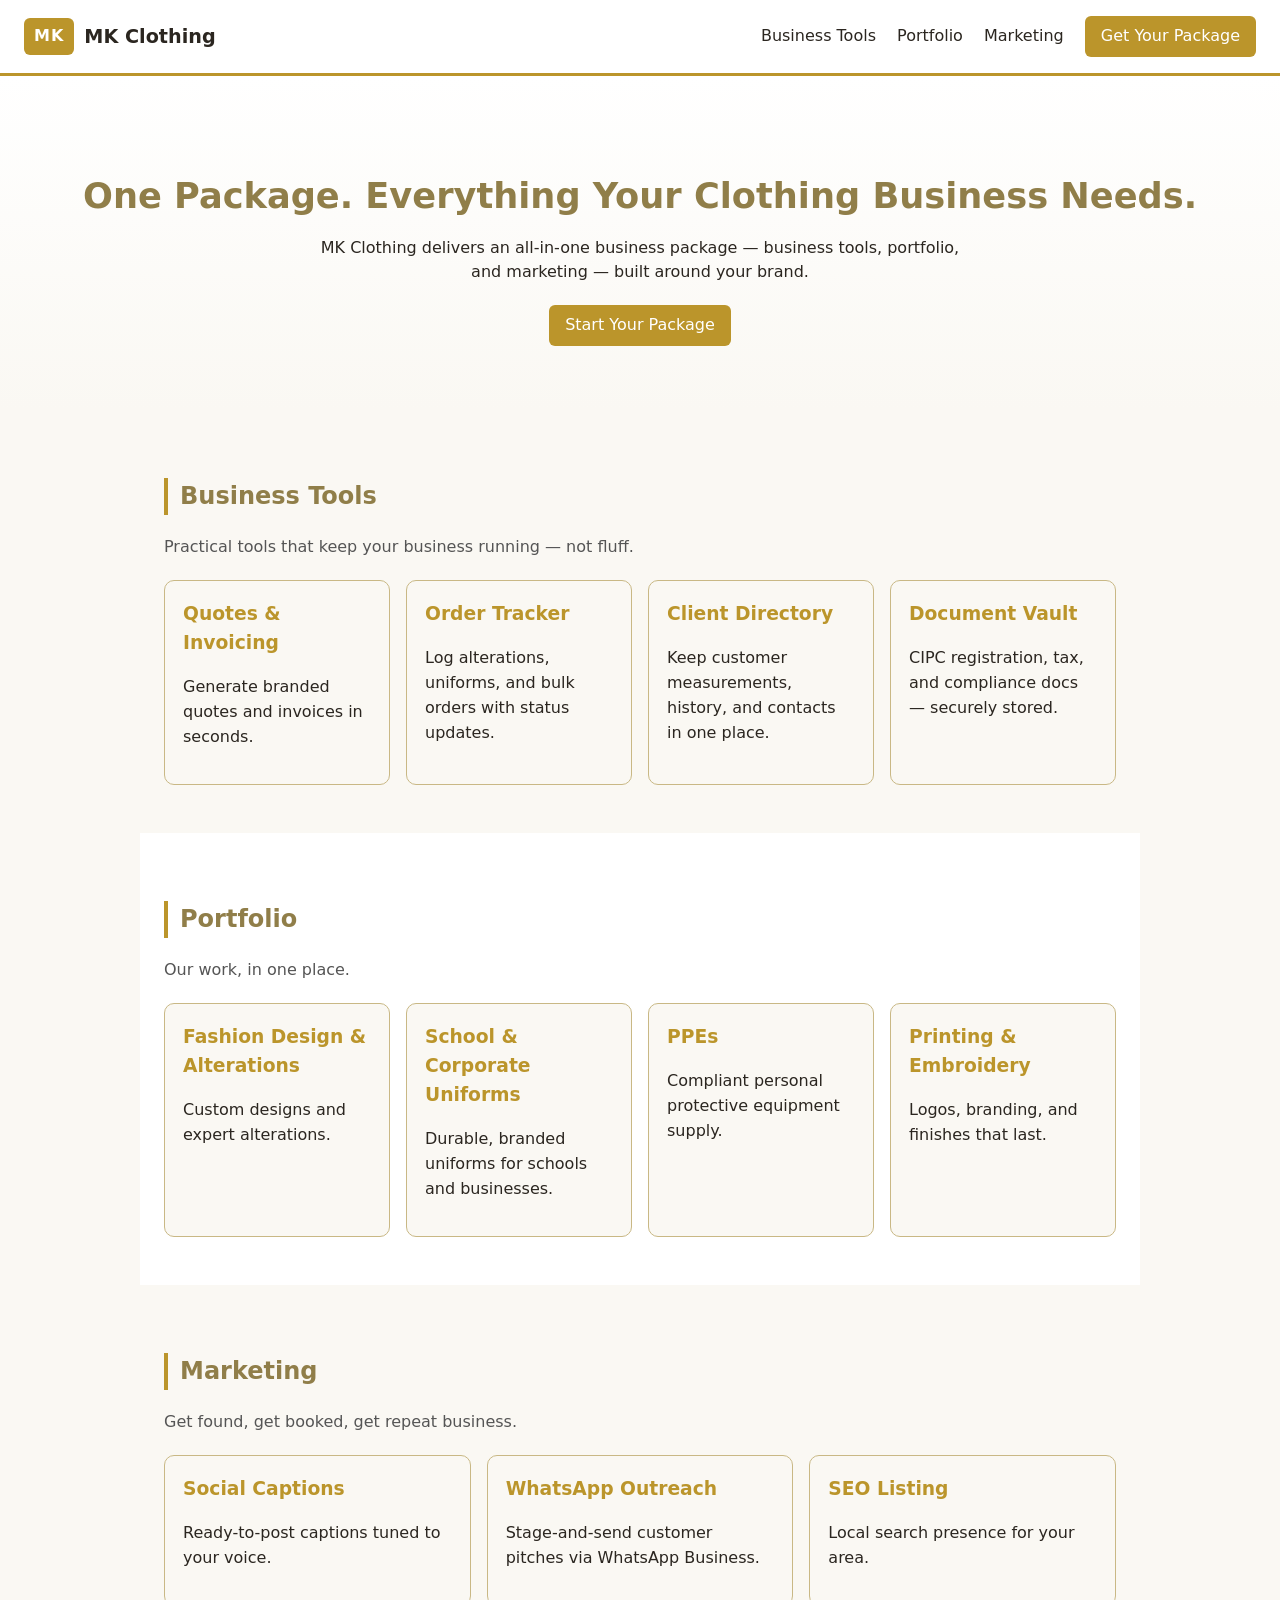
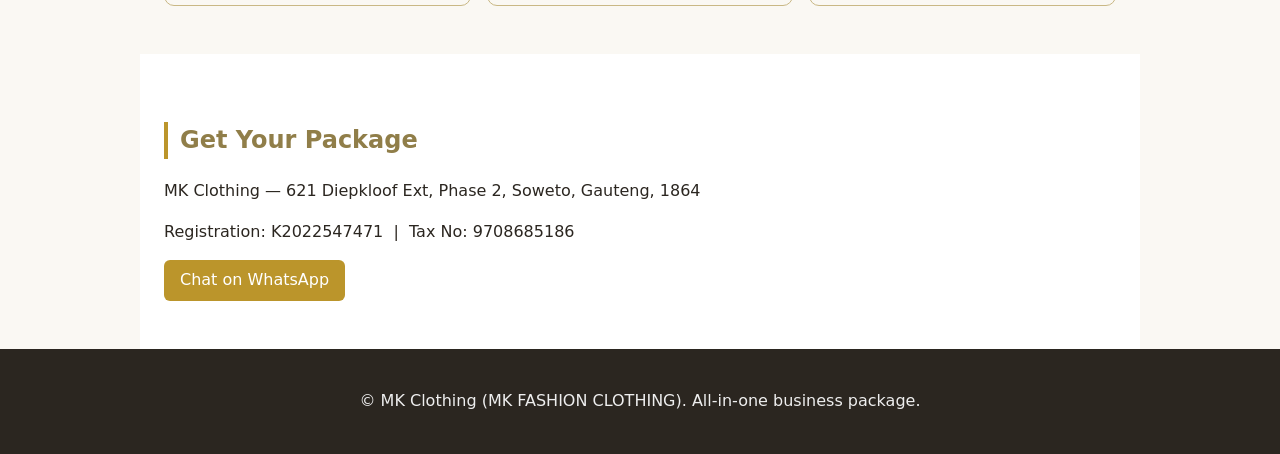
==== index.html @ 688f5088 "MK Clothing all-in-one business package site" ====
<!DOCTYPE html>
<html lang="en">
<head>
  <meta charset="UTF-8" />
  <meta name="viewport" content="width=device-width, initial-scale=1.0" />
  <title>MK Clothing — All-in-One Business Package</title>
  <link rel="stylesheet" href="styles.css" />
</head>
<body>
  <header class="site-header">
    <div class="brand">
      <span class="logo-mark">MK</span>
      <span class="brand-name">MK Clothing</span>
    </div>
    <nav>
      <a href="#tools">Business Tools</a>
      <a href="portfolio.html">Portfolio</a>
      <a href="#marketing">Marketing</a>
      <a href="#contact" class="cta">Get Your Package</a>
    </nav>
  </header>

  <section class="hero">
    <h1>One Package. Everything Your Clothing Business Needs.</h1>
    <p>MK Clothing delivers an all-in-one business package — business tools,
       portfolio, and marketing — built around your brand.</p>
    <a href="#contact" class="cta">Start Your Package</a>
  </section>

  <section id="tools" class="block">
    <h2>Business Tools</h2>
    <p class="lead">Practical tools that keep your business running — not fluff.</p>
    <div class="card-grid">
      <div class="card">
        <h3>Quotes &amp; Invoicing</h3>
        <p>Generate branded quotes and invoices in seconds.</p>
      </div>
      <div class="card">
        <h3>Order Tracker</h3>
        <p>Log alterations, uniforms, and bulk orders with status updates.</p>
      </div>
      <div class="card">
        <h3>Client Directory</h3>
        <p>Keep customer measurements, history, and contacts in one place.</p>
      </div>
      <div class="card">
        <h3>Document Vault</h3>
        <p>CIPC registration, tax, and compliance docs — securely stored.</p>
      </div>
    </div>
  </section>

  <section id="portfolio" class="block alt">
    <h2>Portfolio</h2>
    <p class="lead">Our work, in one place.</p>
    <div class="card-grid">
      <div class="card">
        <h3>Fashion Design &amp; Alterations</h3>
        <p>Custom designs and expert alterations.</p>
      </div>
      <div class="card">
        <h3>School &amp; Corporate Uniforms</h3>
        <p>Durable, branded uniforms for schools and businesses.</p>
      </div>
      <div class="card">
        <h3>PPEs</h3>
        <p>Compliant personal protective equipment supply.</p>
      </div>
      <div class="card">
        <h3>Printing &amp; Embroidery</h3>
        <p>Logos, branding, and finishes that last.</p>
      </div>
    </div>
  </section>

  <section id="marketing" class="block">
    <h2>Marketing</h2>
    <p class="lead">Get found, get booked, get repeat business.</p>
    <div class="card-grid">
      <div class="card">
        <h3>Social Captions</h3>
        <p>Ready-to-post captions tuned to your voice.</p>
      </div>
      <div class="card">
        <h3>WhatsApp Outreach</h3>
        <p>Stage-and-send customer pitches via WhatsApp Business.</p>
      </div>
      <div class="card">
        <h3>SEO Listing</h3>
        <p>Local search presence for your area.</p>
      </div>
    </div>
  </section>

  <section id="contact" class="block alt">
    <h2>Get Your Package</h2>
    <p>MK Clothing — 621 Diepkloof Ext, Phase 2, Soweto, Gauteng, 1864</p>
    <p>Registration: K2022547471 &nbsp;|&nbsp; Tax No: 9708685186</p>
    <a href="https://wa.me/27813124646" class="cta">Chat on WhatsApp</a>
  </section>

  <footer>
    <p>© MK Clothing (MK FASHION CLOTHING). All-in-one business package.</p>
  </footer>
</body>
</html>
---- styles.css ----
/* MK Clothing — brand palette (REAL, extracted from logo pixels via PIL) */
:root {
  --mk-primary:   #BB952B; /* brand gold (dominant logo color) */
  --mk-gold-light:#C9B885; /* light gold highlight */
  --mk-gold-deep: #907E49; /* deep gold — text/contrast on light */
  --mk-neutral:   #FAF8F3; /* warm white, matches logo background */
  --mk-ink:       #2B2620; /* warm near-black body text */
}

* { box-sizing: border-box; }
body {
  margin: 0;
  font-family: "Segoe UI", system-ui, sans-serif;
  background: var(--mk-neutral);
  color: var(--mk-ink);
  line-height: 1.55;
}
.site-header {
  display: flex; justify-content: space-between; align-items: center;
  padding: 16px 24px; background: #fff; border-bottom: 3px solid var(--mk-primary);
}
.brand { display: flex; align-items: center; gap: 10px; }
.logo-mark {
  background: var(--mk-primary); color: #fff; font-weight: 700;
  padding: 6px 10px; border-radius: 6px; letter-spacing: 1px;
}
.brand-name { font-weight: 700; font-size: 1.2rem; }
nav a { margin-left: 16px; color: var(--mk-ink); text-decoration: none; }
nav a.cta, .cta {
  background: var(--mk-primary); color: #fff; padding: 8px 16px;
  border-radius: 6px; text-decoration: none; display: inline-block;
}
nav a.cta:hover, .cta:hover { background: var(--mk-gold-deep); }
.hero {
  text-align: center; padding: 64px 24px;
  background: linear-gradient(180deg, #fff, var(--mk-neutral));
}
.hero h1 { font-size: 2.2rem; color: var(--mk-gold-deep); margin-bottom: 12px; }
.hero p { max-width: 640px; margin: 0 auto 20px; }
.block { padding: 48px 24px; max-width: 1000px; margin: 0 auto; }
.block.alt { background: #fff; }
.block h2 { color: var(--mk-gold-deep); border-left: 4px solid var(--mk-primary); padding-left: 12px; }
.lead { color: #555; }
.card-grid { display: grid; grid-template-columns: repeat(auto-fit, minmax(220px, 1fr)); gap: 16px; margin-top: 20px; }
.card { background: var(--mk-neutral); border: 1px solid var(--mk-gold-light); border-radius: 10px; padding: 18px; }
.card h3 { color: var(--mk-primary); margin-top: 0; }
footer { text-align: center; padding: 24px; background: var(--mk-ink); color: #eee; }
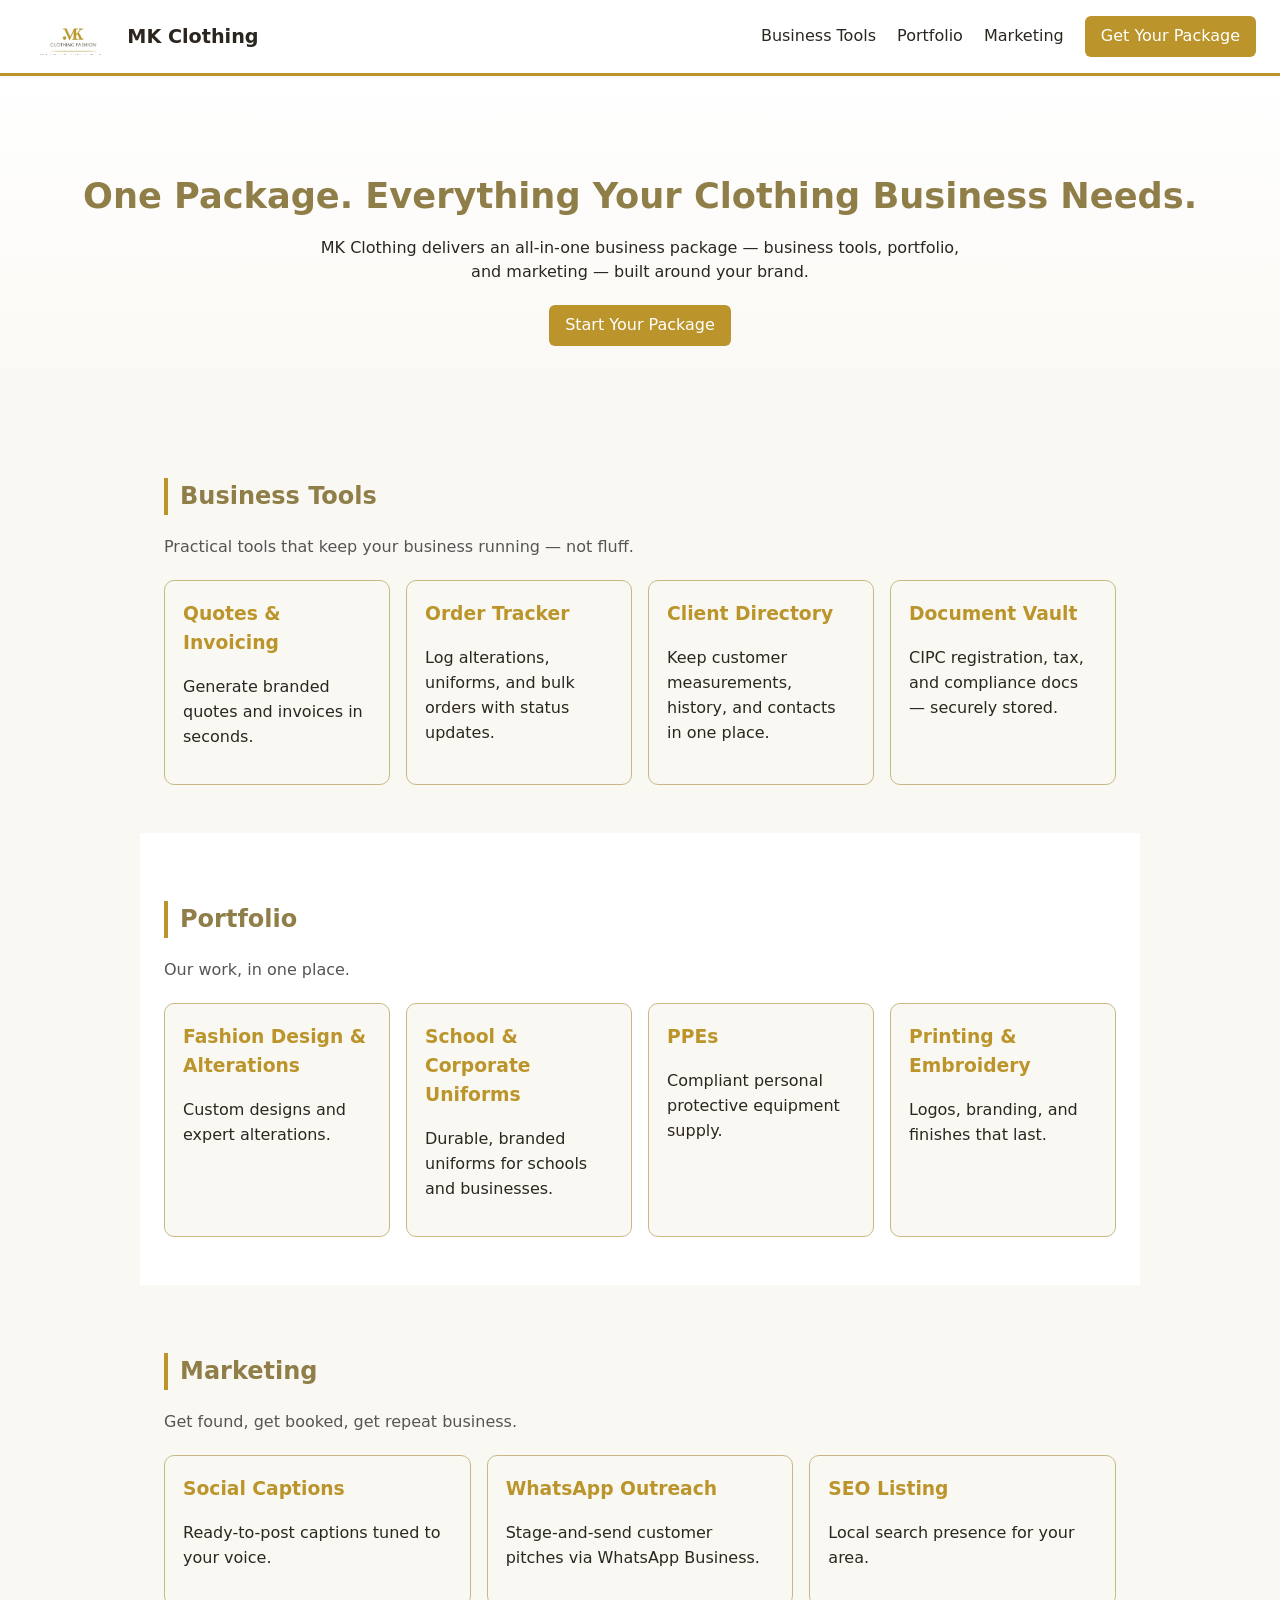
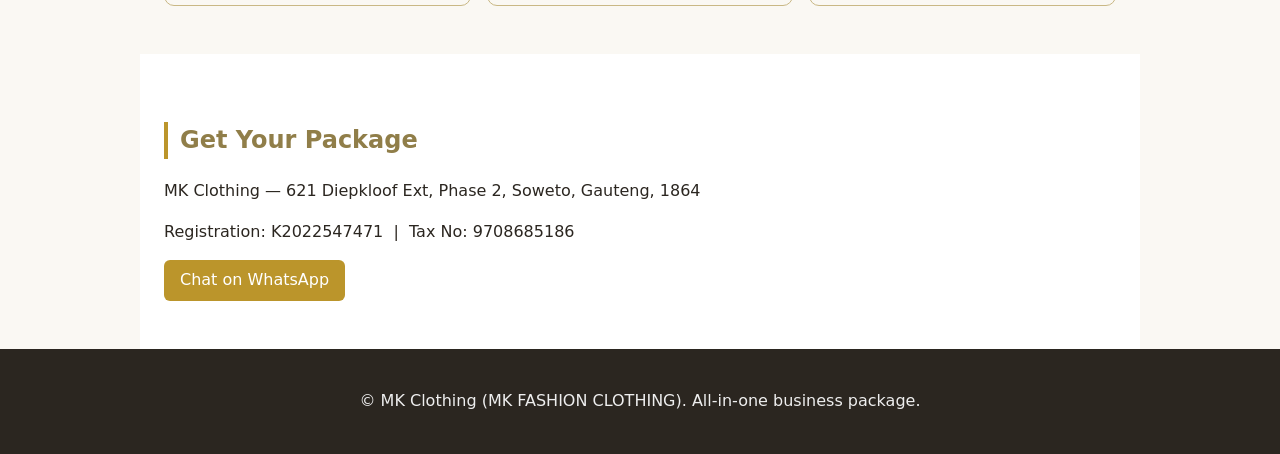
==== commit 4f6fbb64: "Add logo.jpg header + email signature (mail profile)" ====
--- a/index.html
+++ b/index.html
@@ -9,7 +9,7 @@
 <body>
   <header class="site-header">
     <div class="brand">
-      <span class="logo-mark">MK</span>
+      <img src="logo.jpg" alt="MK Clothing" class="logo-img" />
       <span class="brand-name">MK Clothing</span>
     </div>
     <nav>
--- a/styles.css
+++ b/styles.css
@@ -24,6 +24,7 @@
   background: var(--mk-primary); color: #fff; font-weight: 700;
   padding: 6px 10px; border-radius: 6px; letter-spacing: 1px;
 }
+.logo-img { height: 38px; width: auto; border-radius: 6px; display: block; }
 .brand-name { font-weight: 700; font-size: 1.2rem; }
 nav a { margin-left: 16px; color: var(--mk-ink); text-decoration: none; }
 nav a.cta, .cta {
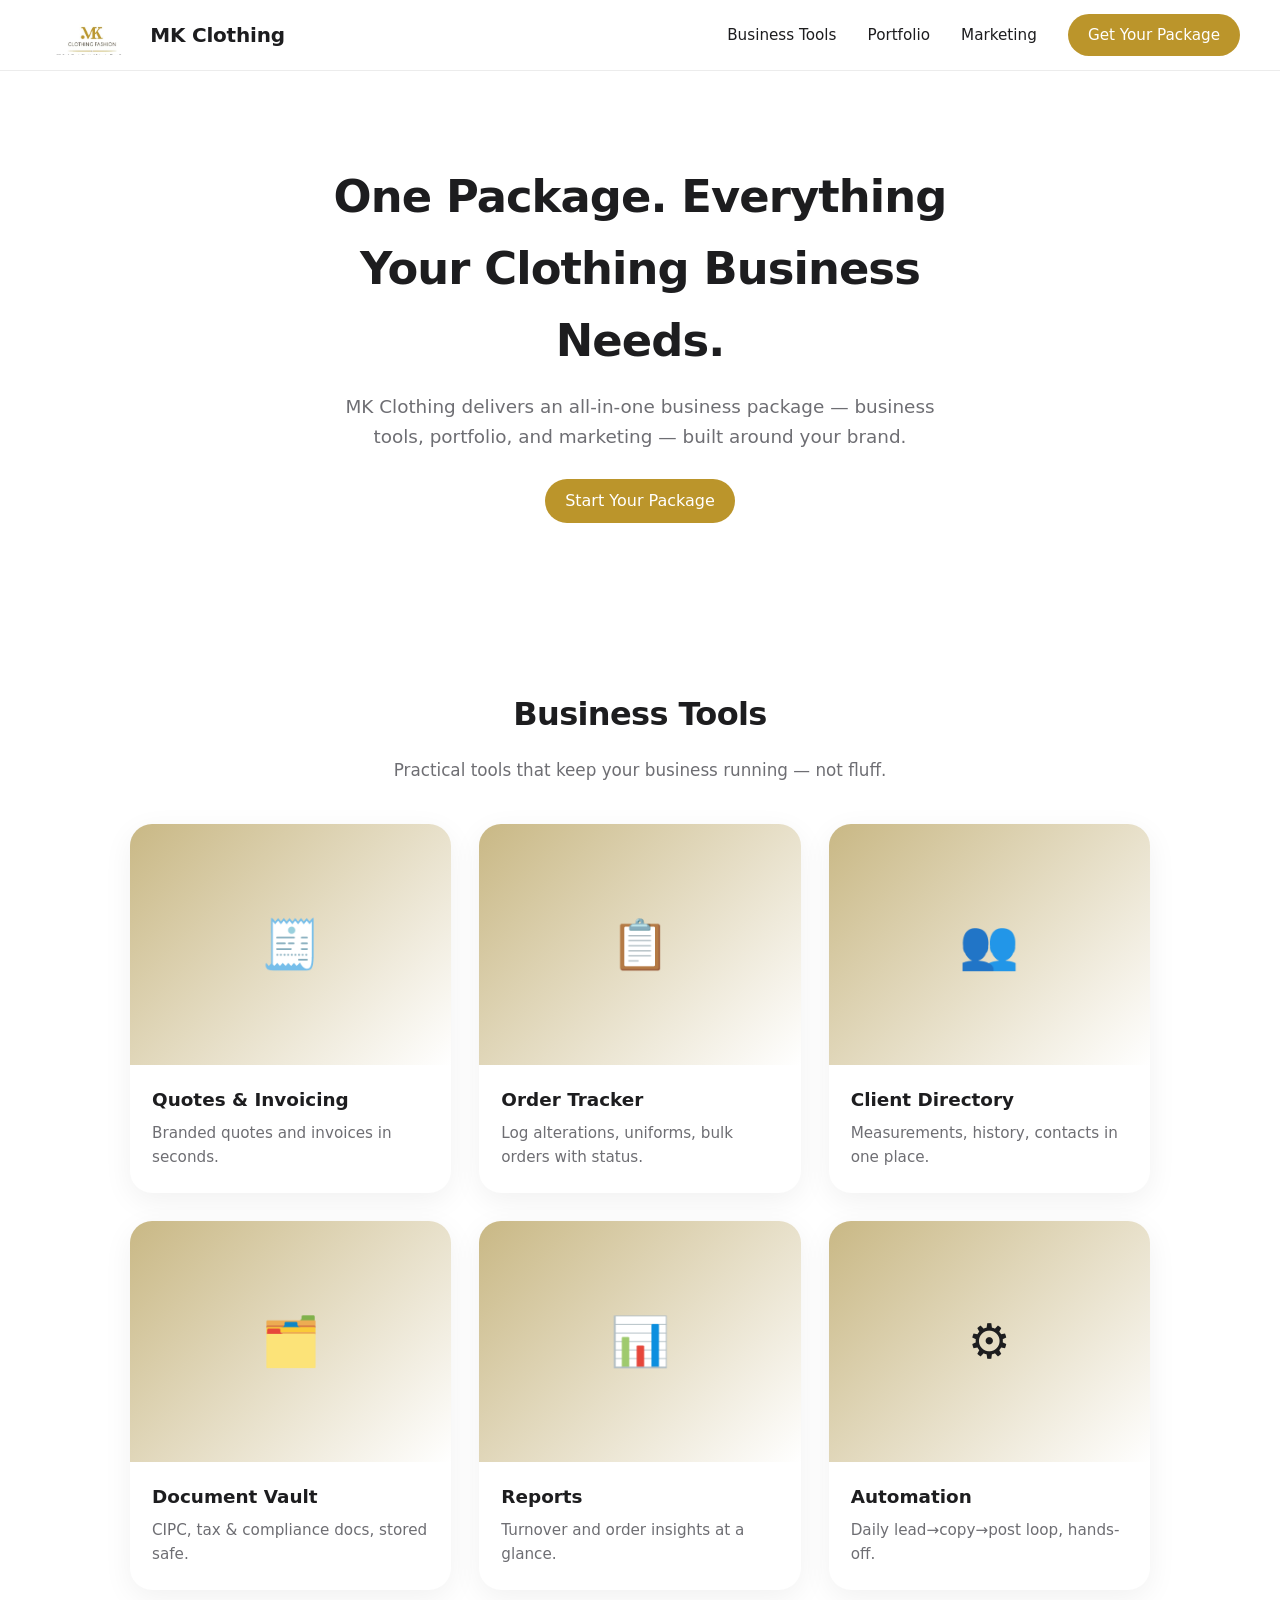
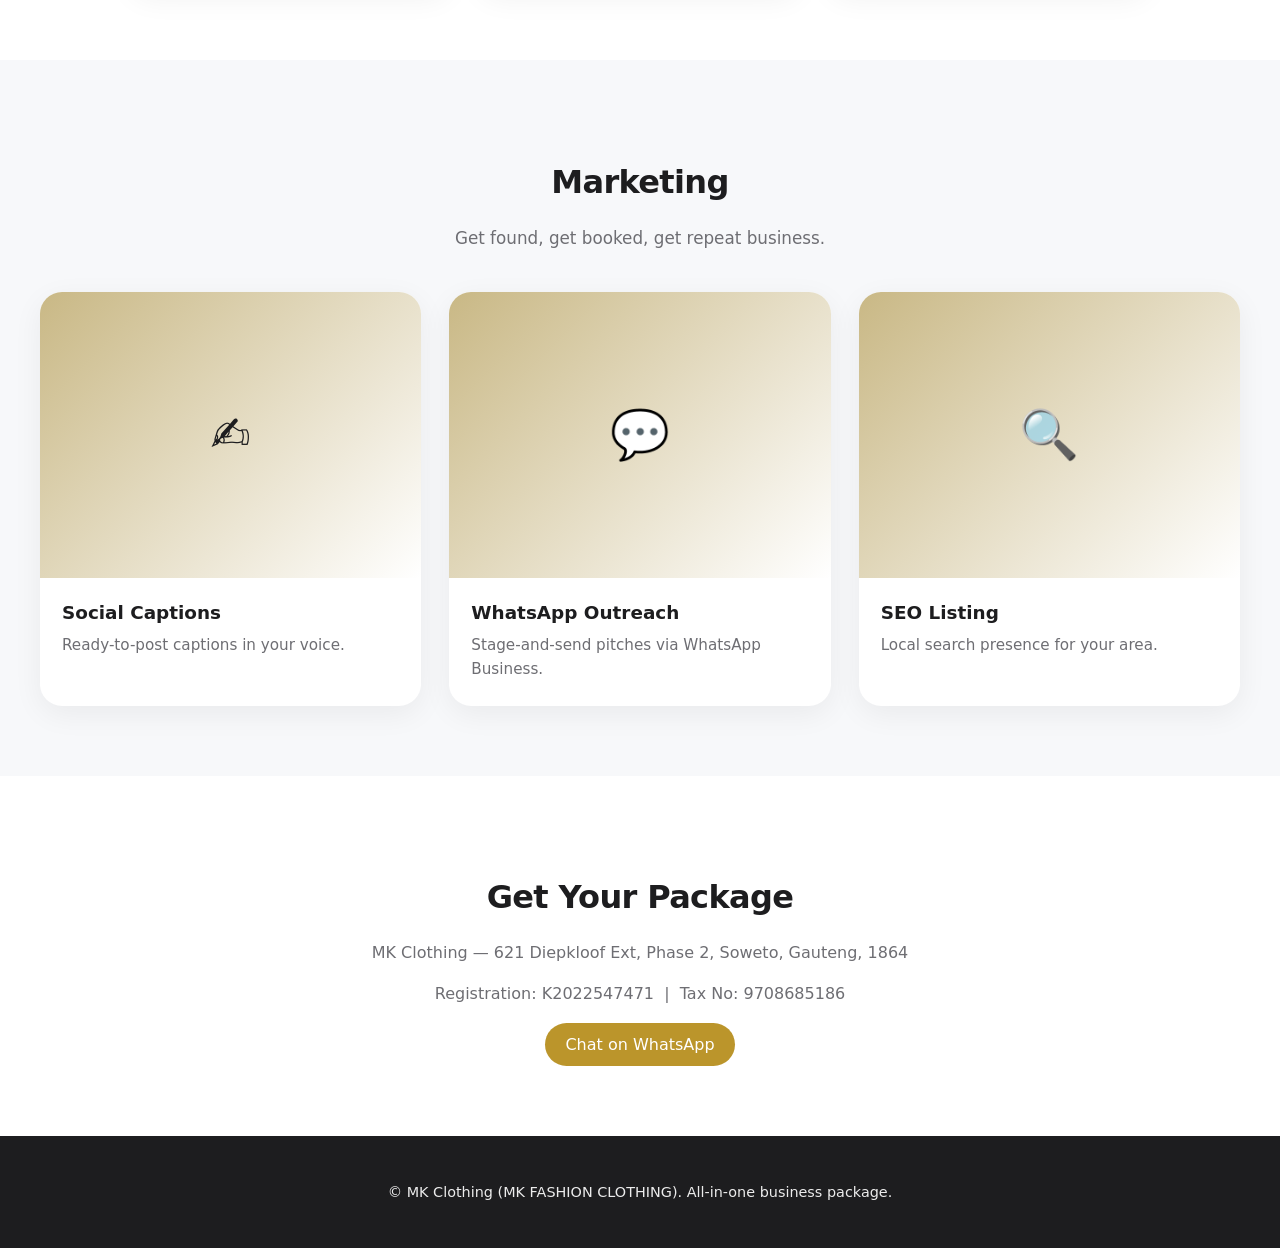
==== commit 4a92ad41: "Restyle: webdevine 3-col gallery layout + iStore clean theme, gold brand" ====
--- a/index.html
+++ b/index.html
@@ -27,72 +27,58 @@
     <a href="#contact" class="cta">Start Your Package</a>
   </section>
 
+  <!-- 3-column gallery grid (layout cloned from webdevine portfolio) -->
   <section id="tools" class="block">
     <h2>Business Tools</h2>
     <p class="lead">Practical tools that keep your business running — not fluff.</p>
-    <div class="card-grid">
-      <div class="card">
-        <h3>Quotes &amp; Invoicing</h3>
-        <p>Generate branded quotes and invoices in seconds.</p>
-      </div>
-      <div class="card">
-        <h3>Order Tracker</h3>
-        <p>Log alterations, uniforms, and bulk orders with status updates.</p>
-      </div>
-      <div class="card">
-        <h3>Client Directory</h3>
-        <p>Keep customer measurements, history, and contacts in one place.</p>
-      </div>
-      <div class="card">
-        <h3>Document Vault</h3>
-        <p>CIPC registration, tax, and compliance docs — securely stored.</p>
-      </div>
+    <div class="gallery-grid">
+      <article class="gallery-card">
+        <div class="gallery-frame"><span class="gallery-emoji">🧾</span></div>
+        <div class="gallery-caption"><h3>Quotes &amp; Invoicing</h3><p>Branded quotes and invoices in seconds.</p></div>
+      </article>
+      <article class="gallery-card">
+        <div class="gallery-frame"><span class="gallery-emoji">📋</span></div>
+        <div class="gallery-caption"><h3>Order Tracker</h3><p>Log alterations, uniforms, bulk orders with status.</p></div>
+      </article>
+      <article class="gallery-card">
+        <div class="gallery-frame"><span class="gallery-emoji">👥</span></div>
+        <div class="gallery-caption"><h3>Client Directory</h3><p>Measurements, history, contacts in one place.</p></div>
+      </article>
+      <article class="gallery-card">
+        <div class="gallery-frame"><span class="gallery-emoji">🗂️</span></div>
+        <div class="gallery-caption"><h3>Document Vault</h3><p>CIPC, tax &amp; compliance docs, stored safe.</p></div>
+      </article>
+      <article class="gallery-card">
+        <div class="gallery-frame"><span class="gallery-emoji">📊</span></div>
+        <div class="gallery-caption"><h3>Reports</h3><p>Turnover and order insights at a glance.</p></div>
+      </article>
+      <article class="gallery-card">
+        <div class="gallery-frame"><span class="gallery-emoji">⚙️</span></div>
+        <div class="gallery-caption"><h3>Automation</h3><p>Daily lead→copy→post loop, hands-off.</p></div>
+      </article>
     </div>
   </section>
 
-  <section id="portfolio" class="block alt">
-    <h2>Portfolio</h2>
-    <p class="lead">Our work, in one place.</p>
-    <div class="card-grid">
-      <div class="card">
-        <h3>Fashion Design &amp; Alterations</h3>
-        <p>Custom designs and expert alterations.</p>
-      </div>
-      <div class="card">
-        <h3>School &amp; Corporate Uniforms</h3>
-        <p>Durable, branded uniforms for schools and businesses.</p>
-      </div>
-      <div class="card">
-        <h3>PPEs</h3>
-        <p>Compliant personal protective equipment supply.</p>
-      </div>
-      <div class="card">
-        <h3>Printing &amp; Embroidery</h3>
-        <p>Logos, branding, and finishes that last.</p>
-      </div>
+  <section id="marketing" class="block alt">
+    <h2>Marketing</h2>
+    <p class="lead">Get found, get booked, get repeat business.</p>
+    <div class="gallery-grid">
+      <article class="gallery-card">
+        <div class="gallery-frame"><span class="gallery-emoji">✍️</span></div>
+        <div class="gallery-caption"><h3>Social Captions</h3><p>Ready-to-post captions in your voice.</p></div>
+      </article>
+      <article class="gallery-card">
+        <div class="gallery-frame"><span class="gallery-emoji">💬</span></div>
+        <div class="gallery-caption"><h3>WhatsApp Outreach</h3><p>Stage-and-send pitches via WhatsApp Business.</p></div>
+      </article>
+      <article class="gallery-card">
+        <div class="gallery-frame"><span class="gallery-emoji">🔍</span></div>
+        <div class="gallery-caption"><h3>SEO Listing</h3><p>Local search presence for your area.</p></div>
+      </article>
     </div>
   </section>
 
-  <section id="marketing" class="block">
-    <h2>Marketing</h2>
-    <p class="lead">Get found, get booked, get repeat business.</p>
-    <div class="card-grid">
-      <div class="card">
-        <h3>Social Captions</h3>
-        <p>Ready-to-post captions tuned to your voice.</p>
-      </div>
-      <div class="card">
-        <h3>WhatsApp Outreach</h3>
-        <p>Stage-and-send customer pitches via WhatsApp Business.</p>
-      </div>
-      <div class="card">
-        <h3>SEO Listing</h3>
-        <p>Local search presence for your area.</p>
-      </div>
-    </div>
-  </section>
-
-  <section id="contact" class="block alt">
+  <section id="contact" class="block">
     <h2>Get Your Package</h2>
     <p>MK Clothing — 621 Diepkloof Ext, Phase 2, Soweto, Gauteng, 1864</p>
     <p>Registration: K2022547471 &nbsp;|&nbsp; Tax No: 9708685186</p>
--- a/styles.css
+++ b/styles.css
@@ -1,48 +1,87 @@
-/* MK Clothing — brand palette (REAL, extracted from logo pixels via PIL) */
+/* MK Clothing — iStore-style theme (clean white, rounded, airy) + gold brand */
 :root {
-  --mk-primary:   #BB952B; /* brand gold (dominant logo color) */
-  --mk-gold-light:#C9B885; /* light gold highlight */
-  --mk-gold-deep: #907E49; /* deep gold — text/contrast on light */
-  --mk-neutral:   #FAF8F3; /* warm white, matches logo background */
-  --mk-ink:       #2B2620; /* warm near-black body text */
+  --mk-primary:   #BB952B; /* brand gold (from logo pixels) */
+  --mk-gold-light:#C9B885;
+  --mk-gold-deep: #907E49;
+  --mk-neutral:   #FFFFFF; /* iStore clean white */
+  --mk-bg:        #F7F8FA; /* soft off-white section bg */
+  --mk-ink:       #1D1D1F; /* near-black, Apple-like */
+  --mk-muted:     #6E6E73;
+  --radius:       22px;
+  --shadow:       0 8px 30px rgba(0,0,0,0.06);
 }
 
 * { box-sizing: border-box; }
 body {
   margin: 0;
-  font-family: "Segoe UI", system-ui, sans-serif;
+  font-family: "Helvetica Neue", "Segoe UI", system-ui, -apple-system, sans-serif;
   background: var(--mk-neutral);
   color: var(--mk-ink);
-  line-height: 1.55;
+  line-height: 1.6;
+  -webkit-font-smoothing: antialiased;
 }
+
+/* Header — minimal, white, sticky */
 .site-header {
   display: flex; justify-content: space-between; align-items: center;
-  padding: 16px 24px; background: #fff; border-bottom: 3px solid var(--mk-primary);
+  padding: 14px 40px; background: rgba(255,255,255,0.92);
+  border-bottom: 1px solid #ECECEC; position: sticky; top: 0; z-index: 10;
+  backdrop-filter: saturate(180%) blur(12px);
 }
-.brand { display: flex; align-items: center; gap: 10px; }
-.logo-mark {
-  background: var(--mk-primary); color: #fff; font-weight: 700;
-  padding: 6px 10px; border-radius: 6px; letter-spacing: 1px;
-}
-.logo-img { height: 38px; width: auto; border-radius: 6px; display: block; }
-.brand-name { font-weight: 700; font-size: 1.2rem; }
-nav a { margin-left: 16px; color: var(--mk-ink); text-decoration: none; }
+.brand { display: flex; align-items: center; gap: 12px; }
+.logo-img { height: 40px; width: auto; border-radius: 10px; display: block; }
+.brand-name { font-weight: 600; font-size: 1.25rem; letter-spacing: -0.01em; }
+nav a { margin-left: 26px; color: var(--mk-ink); text-decoration: none; font-size: 0.95rem; }
+nav a:hover { color: var(--mk-primary); }
 nav a.cta, .cta {
-  background: var(--mk-primary); color: #fff; padding: 8px 16px;
-  border-radius: 6px; text-decoration: none; display: inline-block;
+  background: var(--mk-primary); color: #fff; padding: 9px 20px;
+  border-radius: 980px; text-decoration: none; display: inline-block;
+  font-weight: 500; transition: background .2s ease;
 }
 nav a.cta:hover, .cta:hover { background: var(--mk-gold-deep); }
-.hero {
-  text-align: center; padding: 64px 24px;
-  background: linear-gradient(180deg, #fff, var(--mk-neutral));
+
+/* Hero — big, centered, airy */
+.hero { text-align: center; padding: 90px 24px 70px; background: var(--mk-neutral); }
+.hero h1 {
+  font-size: 2.8rem; font-weight: 700; letter-spacing: -0.02em;
+  color: var(--mk-ink); margin: 0 0 16px; max-width: 720px; margin-inline: auto;
 }
-.hero h1 { font-size: 2.2rem; color: var(--mk-gold-deep); margin-bottom: 12px; }
-.hero p { max-width: 640px; margin: 0 auto 20px; }
-.block { padding: 48px 24px; max-width: 1000px; margin: 0 auto; }
-.block.alt { background: #fff; }
-.block h2 { color: var(--mk-gold-deep); border-left: 4px solid var(--mk-primary); padding-left: 12px; }
-.lead { color: #555; }
-.card-grid { display: grid; grid-template-columns: repeat(auto-fit, minmax(220px, 1fr)); gap: 16px; margin-top: 20px; }
-.card { background: var(--mk-neutral); border: 1px solid var(--mk-gold-light); border-radius: 10px; padding: 18px; }
-.card h3 { color: var(--mk-primary); margin-top: 0; }
-footer { text-align: center; padding: 24px; background: var(--mk-ink); color: #eee; }
+.hero p { max-width: 600px; margin: 0 auto 28px; color: var(--mk-muted); font-size: 1.15rem; }
+
+/* Blocks */
+.block { padding: 70px 40px; max-width: 1100px; margin: 0 auto; }
+.block.alt { background: var(--mk-bg); max-width: none; }
+.block h2 {
+  text-align: center; font-size: 2rem; font-weight: 700; letter-spacing: -0.02em;
+  color: var(--mk-ink); margin-bottom: 8px;
+}
+.lead { text-align: center; color: var(--mk-muted); margin-bottom: 40px; font-size: 1.05rem; }
+
+/* 3-column gallery grid (layout cloned from webdevine portfolio) */
+.gallery-grid {
+  display: grid; grid-template-columns: repeat(3, 1fr);
+  gap: 28px; margin-top: 10px;
+}
+@media (max-width: 900px) { .gallery-grid { grid-template-columns: repeat(2, 1fr); } }
+@media (max-width: 600px) { .gallery-grid { grid-template-columns: 1fr; } }
+
+.gallery-card {
+  background: #fff; border-radius: var(--radius); overflow: hidden;
+  box-shadow: var(--shadow); transition: transform .25s ease, box-shadow .25s ease;
+}
+.gallery-card:hover { transform: translateY(-6px); box-shadow: 0 16px 40px rgba(0,0,0,0.10); }
+.gallery-frame {
+  aspect-ratio: 4/3; display: flex; align-items: center; justify-content: center;
+  background: linear-gradient(135deg, var(--mk-gold-light), #fff);
+  font-size: 3rem;
+}
+.gallery-frame.placeholder { background: #F0F0F3; }
+.gallery-emoji { filter: grayscale(0.1); }
+.gallery-caption { padding: 20px 22px 24px; }
+.gallery-caption h3 { margin: 0 0 6px; font-size: 1.15rem; color: var(--mk-ink); }
+.gallery-caption p { margin: 0; color: var(--mk-muted); font-size: 0.95rem; }
+
+/* Contact + footer */
+.block#contact { text-align: center; }
+.block#contact p { color: var(--mk-muted); }
+footer { text-align: center; padding: 30px; background: var(--mk-ink); color: #ECECEC; font-size: 0.9rem; }
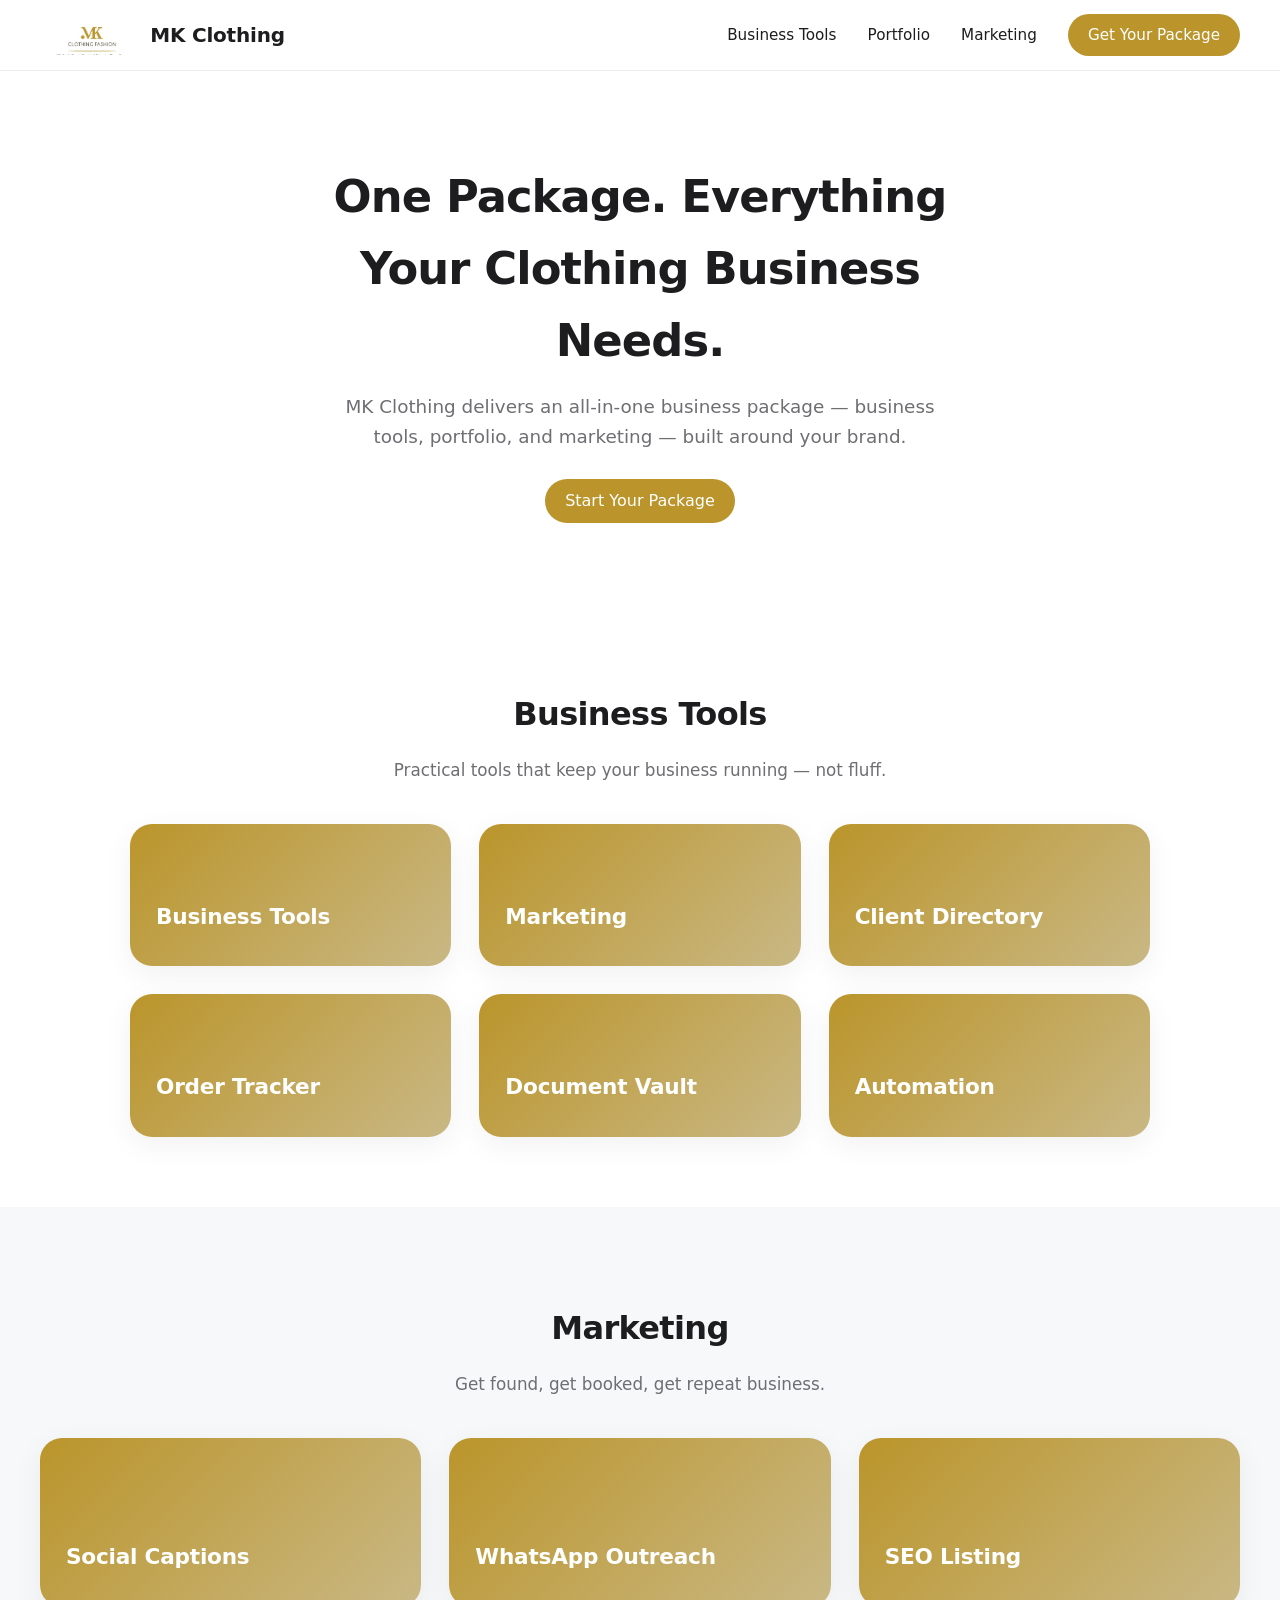
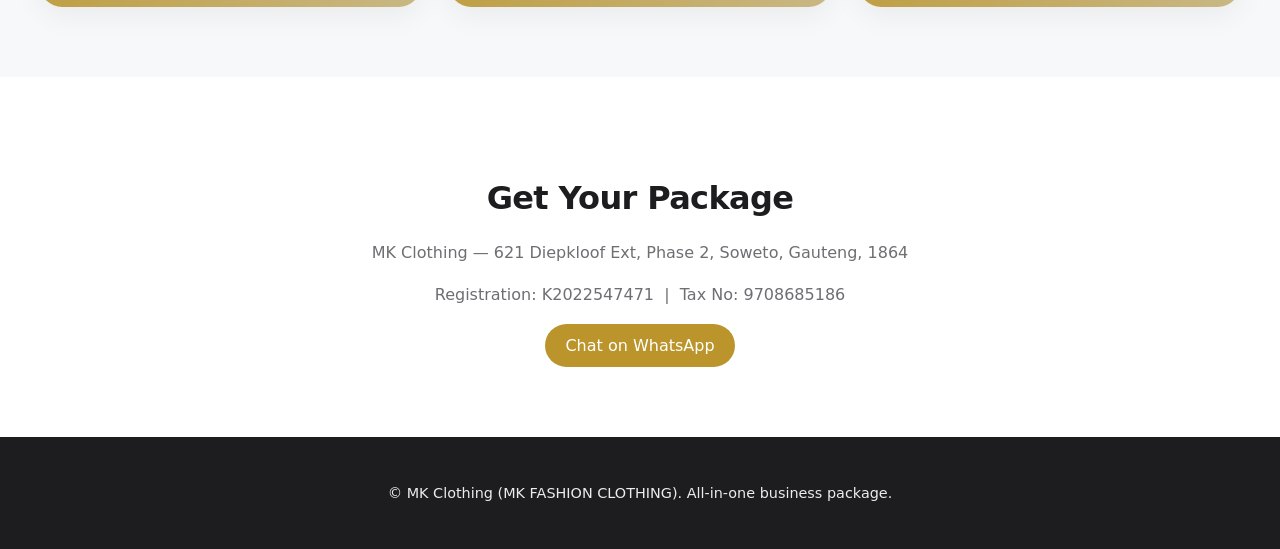
==== commit ad95d667: "webdevine-style gallery: wide 2.26:1 frames, hover caption, iStore gold theme" ====
--- a/index.html
+++ b/index.html
@@ -27,35 +27,16 @@
     <a href="#contact" class="cta">Start Your Package</a>
   </section>
 
-  <!-- 3-column gallery grid (layout cloned from webdevine portfolio) -->
   <section id="tools" class="block">
     <h2>Business Tools</h2>
     <p class="lead">Practical tools that keep your business running — not fluff.</p>
     <div class="gallery-grid">
-      <article class="gallery-card">
-        <div class="gallery-frame"><span class="gallery-emoji">🧾</span></div>
-        <div class="gallery-caption"><h3>Quotes &amp; Invoicing</h3><p>Branded quotes and invoices in seconds.</p></div>
-      </article>
-      <article class="gallery-card">
-        <div class="gallery-frame"><span class="gallery-emoji">📋</span></div>
-        <div class="gallery-caption"><h3>Order Tracker</h3><p>Log alterations, uniforms, bulk orders with status.</p></div>
-      </article>
-      <article class="gallery-card">
-        <div class="gallery-frame"><span class="gallery-emoji">👥</span></div>
-        <div class="gallery-caption"><h3>Client Directory</h3><p>Measurements, history, contacts in one place.</p></div>
-      </article>
-      <article class="gallery-card">
-        <div class="gallery-frame"><span class="gallery-emoji">🗂️</span></div>
-        <div class="gallery-caption"><h3>Document Vault</h3><p>CIPC, tax &amp; compliance docs, stored safe.</p></div>
-      </article>
-      <article class="gallery-card">
-        <div class="gallery-frame"><span class="gallery-emoji">📊</span></div>
-        <div class="gallery-caption"><h3>Reports</h3><p>Turnover and order insights at a glance.</p></div>
-      </article>
-      <article class="gallery-card">
-        <div class="gallery-frame"><span class="gallery-emoji">⚙️</span></div>
-        <div class="gallery-caption"><h3>Automation</h3><p>Daily lead→copy→post loop, hands-off.</p></div>
-      </article>
+      <article class="gallery-card"><a class="gallery-frame gf-gold" href="#contact"><span class="gf-label">Business Tools</span><span class="gf-caption">Quotes · Orders · Clients · Docs</span></a></article>
+      <article class="gallery-card"><a class="gallery-frame gf-gold" href="#marketing"><span class="gf-label">Marketing</span><span class="gf-caption">Social · WhatsApp · SEO</span></a></article>
+      <article class="gallery-card"><a class="gallery-frame gf-gold" href="#contact"><span class="gf-label">Client Directory</span><span class="gf-caption">Measurements &amp; history in one place</span></a></article>
+      <article class="gallery-card"><a class="gallery-frame gf-gold" href="#contact"><span class="gf-label">Order Tracker</span><span class="gf-caption">Alterations &amp; bulk orders, status live</span></a></article>
+      <article class="gallery-card"><a class="gallery-frame gf-gold" href="#contact"><span class="gf-label">Document Vault</span><span class="gf-caption">CIPC, tax &amp; compliance, stored safe</span></a></article>
+      <article class="gallery-card"><a class="gallery-frame gf-gold" href="#contact"><span class="gf-label">Automation</span><span class="gf-caption">Daily lead→copy→post, hands-off</span></a></article>
     </div>
   </section>
 
@@ -63,18 +44,9 @@
     <h2>Marketing</h2>
     <p class="lead">Get found, get booked, get repeat business.</p>
     <div class="gallery-grid">
-      <article class="gallery-card">
-        <div class="gallery-frame"><span class="gallery-emoji">✍️</span></div>
-        <div class="gallery-caption"><h3>Social Captions</h3><p>Ready-to-post captions in your voice.</p></div>
-      </article>
-      <article class="gallery-card">
-        <div class="gallery-frame"><span class="gallery-emoji">💬</span></div>
-        <div class="gallery-caption"><h3>WhatsApp Outreach</h3><p>Stage-and-send pitches via WhatsApp Business.</p></div>
-      </article>
-      <article class="gallery-card">
-        <div class="gallery-frame"><span class="gallery-emoji">🔍</span></div>
-        <div class="gallery-caption"><h3>SEO Listing</h3><p>Local search presence for your area.</p></div>
-      </article>
+      <article class="gallery-card"><a class="gallery-frame gf-gold" href="#contact"><span class="gf-label">Social Captions</span><span class="gf-caption">Ready-to-post, in your voice</span></a></article>
+      <article class="gallery-card"><a class="gallery-frame gf-gold" href="https://wa.me/27813124646"><span class="gf-label">WhatsApp Outreach</span><span class="gf-caption">Stage-and-send via Business API</span></a></article>
+      <article class="gallery-card"><a class="gallery-frame gf-gold" href="#contact"><span class="gf-label">SEO Listing</span><span class="gf-caption">Local search presence</span></a></article>
     </div>
   </section>
 
--- a/styles.css
+++ b/styles.css
@@ -1,87 +1,67 @@
-/* MK Clothing — iStore-style theme (clean white, rounded, airy) + gold brand */
+/* MK Clothing — webdevine-layout gallery + iStore clean theme, gold brand */
 :root {
-  --mk-primary:   #BB952B; /* brand gold (from logo pixels) */
+  --mk-primary:   #BB952B;
   --mk-gold-light:#C9B885;
   --mk-gold-deep: #907E49;
-  --mk-neutral:   #FFFFFF; /* iStore clean white */
-  --mk-bg:        #F7F8FA; /* soft off-white section bg */
-  --mk-ink:       #1D1D1F; /* near-black, Apple-like */
+  --mk-neutral:   #FFFFFF;
+  --mk-bg:        #F7F8FA;
+  --mk-ink:       #1D1D1F;
   --mk-muted:     #6E6E73;
   --radius:       22px;
   --shadow:       0 8px 30px rgba(0,0,0,0.06);
 }
-
 * { box-sizing: border-box; }
 body {
   margin: 0;
-  font-family: "Helvetica Neue", "Segoe UI", system-ui, -apple-system, sans-serif;
-  background: var(--mk-neutral);
-  color: var(--mk-ink);
-  line-height: 1.6;
+  font-family: "Helvetica Neue","Segoe UI",system-ui,-apple-system,sans-serif;
+  background: var(--mk-neutral); color: var(--mk-ink); line-height: 1.6;
   -webkit-font-smoothing: antialiased;
 }
-
-/* Header — minimal, white, sticky */
 .site-header {
-  display: flex; justify-content: space-between; align-items: center;
-  padding: 14px 40px; background: rgba(255,255,255,0.92);
-  border-bottom: 1px solid #ECECEC; position: sticky; top: 0; z-index: 10;
+  display:flex; justify-content:space-between; align-items:center;
+  padding:14px 40px; background:rgba(255,255,255,0.92);
+  border-bottom:1px solid #ECECEC; position:sticky; top:0; z-index:10;
   backdrop-filter: saturate(180%) blur(12px);
 }
-.brand { display: flex; align-items: center; gap: 12px; }
-.logo-img { height: 40px; width: auto; border-radius: 10px; display: block; }
-.brand-name { font-weight: 600; font-size: 1.25rem; letter-spacing: -0.01em; }
-nav a { margin-left: 26px; color: var(--mk-ink); text-decoration: none; font-size: 0.95rem; }
-nav a:hover { color: var(--mk-primary); }
+.brand { display:flex; align-items:center; gap:12px; }
+.logo-img { height:40px; width:auto; border-radius:10px; display:block; }
+.brand-name { font-weight:600; font-size:1.25rem; letter-spacing:-0.01em; }
+nav a { margin-left:26px; color:var(--mk-ink); text-decoration:none; font-size:0.95rem; }
+nav a:hover { color:var(--mk-primary); }
 nav a.cta, .cta {
-  background: var(--mk-primary); color: #fff; padding: 9px 20px;
-  border-radius: 980px; text-decoration: none; display: inline-block;
-  font-weight: 500; transition: background .2s ease;
+  background:var(--mk-primary); color:#fff; padding:9px 20px; border-radius:980px;
+  text-decoration:none; display:inline-block; font-weight:500; transition:background .2s ease;
 }
-nav a.cta:hover, .cta:hover { background: var(--mk-gold-deep); }
+nav a.cta:hover, .cta:hover { background:var(--mk-gold-deep); }
+.hero { text-align:center; padding:90px 24px 70px; background:var(--mk-neutral); }
+.hero h1 { font-size:2.8rem; font-weight:700; letter-spacing:-0.02em; color:var(--mk-ink); margin:0 0 16px; max-width:720px; margin-inline:auto; }
+.hero p { max-width:600px; margin:0 auto 28px; color:var(--mk-muted); font-size:1.15rem; }
+.block { padding:70px 40px; max-width:1100px; margin:0 auto; }
+.block.alt { background:var(--mk-bg); max-width:none; }
+.block h2 { text-align:center; font-size:2rem; font-weight:700; letter-spacing:-0.02em; color:var(--mk-ink); margin-bottom:8px; }
+.lead { text-align:center; color:var(--mk-muted); margin-bottom:40px; font-size:1.05rem; }
 
-/* Hero — big, centered, airy */
-.hero { text-align: center; padding: 90px 24px 70px; background: var(--mk-neutral); }
-.hero h1 {
-  font-size: 2.8rem; font-weight: 700; letter-spacing: -0.02em;
-  color: var(--mk-ink); margin: 0 0 16px; max-width: 720px; margin-inline: auto;
+/* 3-col gallery — webdevine grid-3, wide 2.26:1 image frames */
+.gallery-grid { display:grid; grid-template-columns:repeat(3,1fr); gap:28px; margin-top:10px; }
+@media (max-width:900px){ .gallery-grid{ grid-template-columns:repeat(2,1fr);} }
+@media (max-width:600px){ .gallery-grid{ grid-template-columns:1fr;} }
+.gallery-card { border-radius:var(--radius); overflow:hidden; box-shadow:var(--shadow); transition:transform .25s ease, box-shadow .25s ease; background:#fff; }
+.gallery-card:hover { transform:translateY(-6px); box-shadow:0 16px 40px rgba(0,0,0,0.10); }
+.gallery-frame {
+  display:flex; flex-direction:column; justify-content:flex-end;
+  aspect-ratio: 2.26 / 1;            /* webdevine cinematic ratio */
+  padding:26px; text-decoration:none; color:#fff;
+  background:linear-gradient(135deg, var(--mk-primary), var(--mk-gold-light));
+  position:relative;
 }
-.hero p { max-width: 600px; margin: 0 auto 28px; color: var(--mk-muted); font-size: 1.15rem; }
-
-/* Blocks */
-.block { padding: 70px 40px; max-width: 1100px; margin: 0 auto; }
-.block.alt { background: var(--mk-bg); max-width: none; }
-.block h2 {
-  text-align: center; font-size: 2rem; font-weight: 700; letter-spacing: -0.02em;
-  color: var(--mk-ink); margin-bottom: 8px;
+.gallery-frame.gf-photo { background:linear-gradient(135deg,#F0F0F3,#D9D9DE); color:var(--mk-ink); }
+.gf-label { font-size:1.35rem; font-weight:700; letter-spacing:-0.01em; }
+.gf-caption {
+  font-size:0.95rem; opacity:0; max-height:0; overflow:hidden;
+  transition:opacity .25s ease, max-height .25s ease; margin-top:6px;
 }
-.lead { text-align: center; color: var(--mk-muted); margin-bottom: 40px; font-size: 1.05rem; }
-
-/* 3-column gallery grid (layout cloned from webdevine portfolio) */
-.gallery-grid {
-  display: grid; grid-template-columns: repeat(3, 1fr);
-  gap: 28px; margin-top: 10px;
-}
-@media (max-width: 900px) { .gallery-grid { grid-template-columns: repeat(2, 1fr); } }
-@media (max-width: 600px) { .gallery-grid { grid-template-columns: 1fr; } }
-
-.gallery-card {
-  background: #fff; border-radius: var(--radius); overflow: hidden;
-  box-shadow: var(--shadow); transition: transform .25s ease, box-shadow .25s ease;
-}
-.gallery-card:hover { transform: translateY(-6px); box-shadow: 0 16px 40px rgba(0,0,0,0.10); }
-.gallery-frame {
-  aspect-ratio: 4/3; display: flex; align-items: center; justify-content: center;
-  background: linear-gradient(135deg, var(--mk-gold-light), #fff);
-  font-size: 3rem;
-}
-.gallery-frame.placeholder { background: #F0F0F3; }
-.gallery-emoji { filter: grayscale(0.1); }
-.gallery-caption { padding: 20px 22px 24px; }
-.gallery-caption h3 { margin: 0 0 6px; font-size: 1.15rem; color: var(--mk-ink); }
-.gallery-caption p { margin: 0; color: var(--mk-muted); font-size: 0.95rem; }
-
-/* Contact + footer */
-.block#contact { text-align: center; }
-.block#contact p { color: var(--mk-muted); }
-footer { text-align: center; padding: 30px; background: var(--mk-ink); color: #ECECEC; font-size: 0.9rem; }
+/* hover caption overlay — webdevine lightbox-title feel */
+.gallery-frame:hover .gf-caption { opacity:0.95; max-height:40px; }
+.block#contact { text-align:center; }
+.block#contact p { color:var(--mk-muted); }
+footer { text-align:center; padding:30px; background:var(--mk-ink); color:#ECECEC; font-size:0.9rem; }
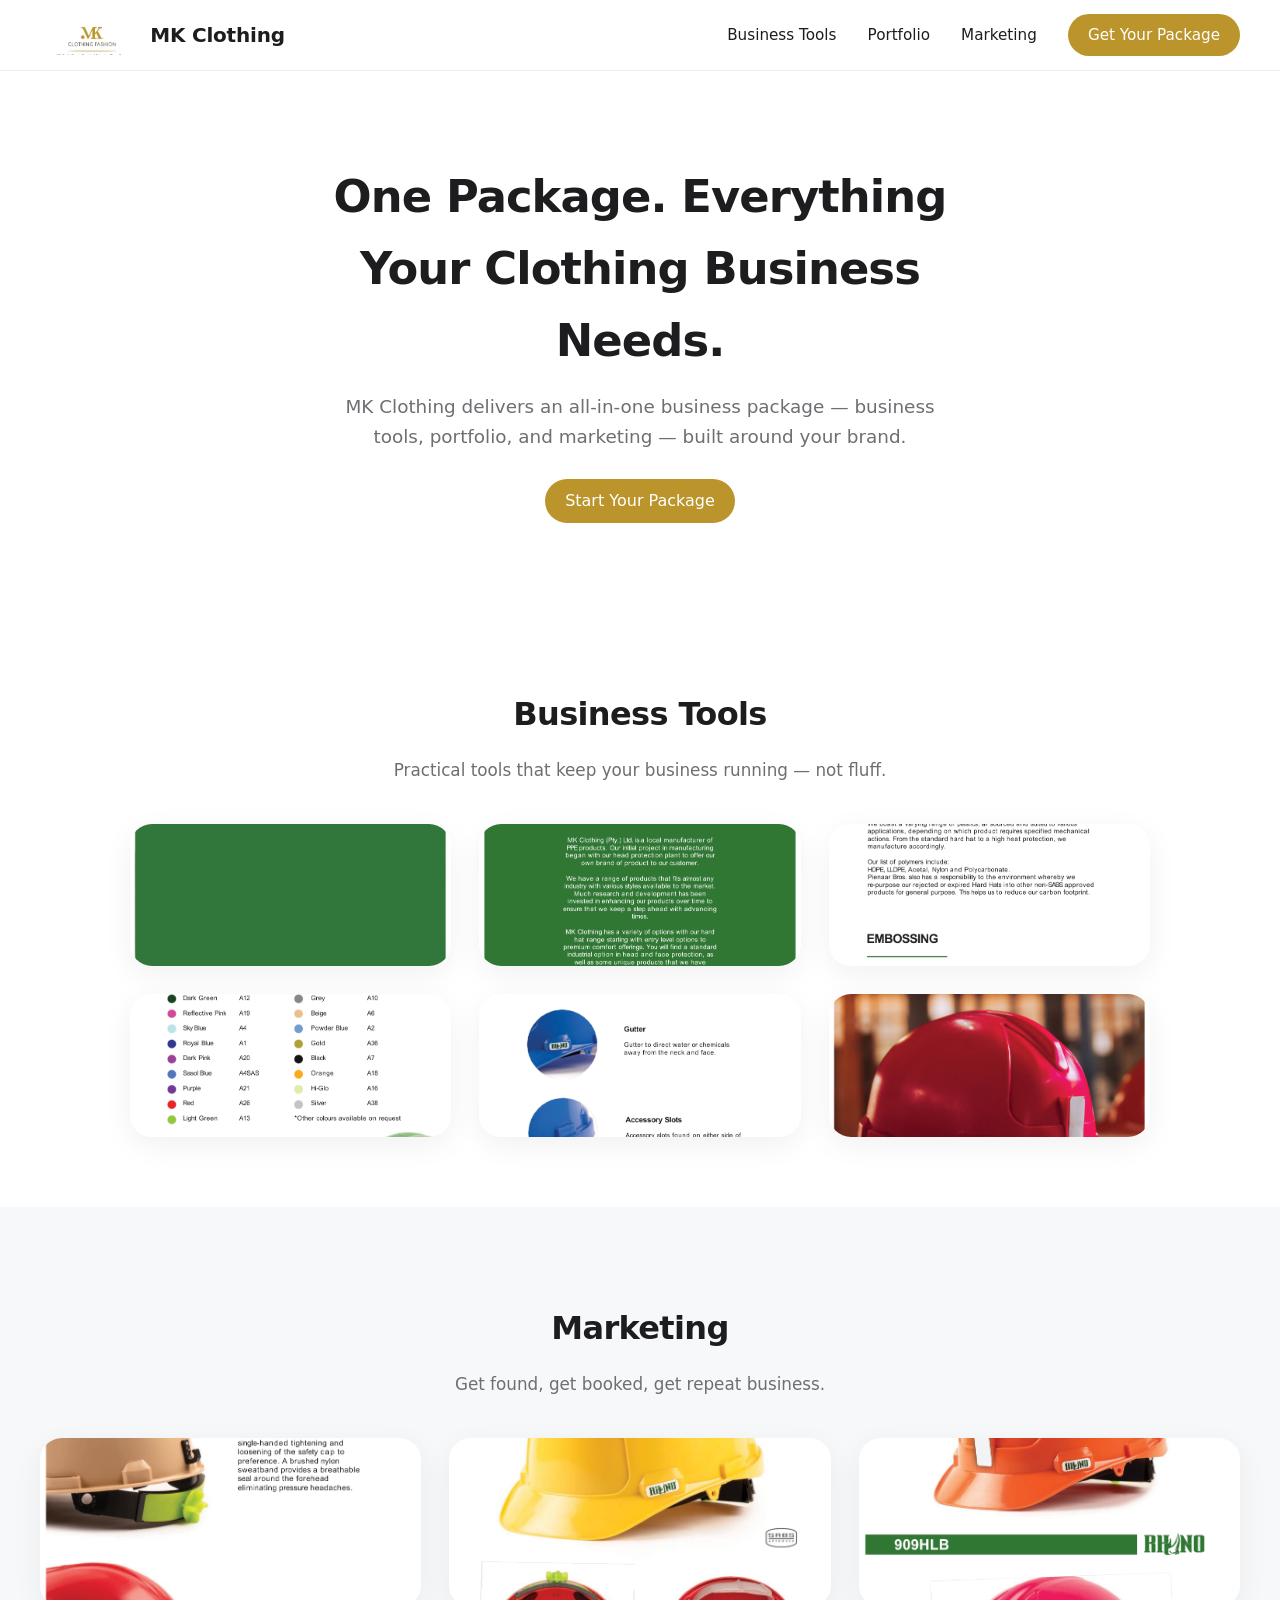
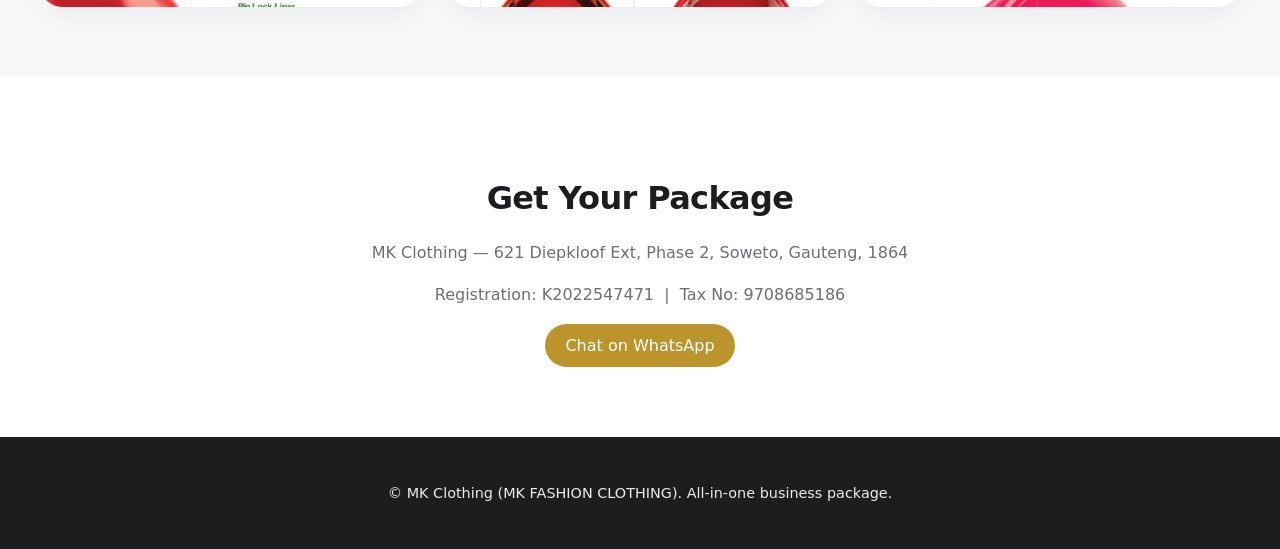
==== commit 364b93d9: "Add real MK Clothing catalogue images into gallery frames" ====
--- a/index.html
+++ b/index.html
@@ -31,12 +31,12 @@
     <h2>Business Tools</h2>
     <p class="lead">Practical tools that keep your business running — not fluff.</p>
     <div class="gallery-grid">
-      <article class="gallery-card"><a class="gallery-frame gf-gold" href="#contact"><span class="gf-label">Business Tools</span><span class="gf-caption">Quotes · Orders · Clients · Docs</span></a></article>
-      <article class="gallery-card"><a class="gallery-frame gf-gold" href="#marketing"><span class="gf-label">Marketing</span><span class="gf-caption">Social · WhatsApp · SEO</span></a></article>
-      <article class="gallery-card"><a class="gallery-frame gf-gold" href="#contact"><span class="gf-label">Client Directory</span><span class="gf-caption">Measurements &amp; history in one place</span></a></article>
-      <article class="gallery-card"><a class="gallery-frame gf-gold" href="#contact"><span class="gf-label">Order Tracker</span><span class="gf-caption">Alterations &amp; bulk orders, status live</span></a></article>
-      <article class="gallery-card"><a class="gallery-frame gf-gold" href="#contact"><span class="gf-label">Document Vault</span><span class="gf-caption">CIPC, tax &amp; compliance, stored safe</span></a></article>
-      <article class="gallery-card"><a class="gallery-frame gf-gold" href="#contact"><span class="gf-label">Automation</span><span class="gf-caption">Daily lead→copy→post, hands-off</span></a></article>
+      <article class="gallery-card"><a class="gallery-frame" href="#contact"><img src="catalogue/MK_Clothing_Hard_hat_catalogue_p01.png" alt="Business Tools" /><span class="gf-caption">Quotes · Orders · Clients · Docs</span></a></article>
+      <article class="gallery-card"><a class="gallery-frame" href="#marketing"><img src="catalogue/MK_Clothing_Hard_hat_catalogue_p02.png" alt="Marketing" /><span class="gf-caption">Social · WhatsApp · SEO</span></a></article>
+      <article class="gallery-card"><a class="gallery-frame" href="#contact"><img src="catalogue/MK_Clothing_Hard_hat_catalogue_p03.png" alt="Client Directory" /><span class="gf-caption">Measurements &amp; history in one place</span></a></article>
+      <article class="gallery-card"><a class="gallery-frame" href="#contact"><img src="catalogue/MK_Clothing_Hard_hat_catalogue_p04.png" alt="Order Tracker" /><span class="gf-caption">Alterations &amp; bulk orders, status live</span></a></article>
+      <article class="gallery-card"><a class="gallery-frame" href="#contact"><img src="catalogue/MK_Clothing_Hard_hat_catalogue_p05.png" alt="Document Vault" /><span class="gf-caption">CIPC, tax &amp; compliance, stored safe</span></a></article>
+      <article class="gallery-card"><a class="gallery-frame" href="#contact"><img src="catalogue/MK_Clothing_Hard_hat_catalogue_p06.png" alt="Automation" /><span class="gf-caption">Daily lead→copy→post, hands-off</span></a></article>
     </div>
   </section>
 
@@ -44,9 +44,9 @@
     <h2>Marketing</h2>
     <p class="lead">Get found, get booked, get repeat business.</p>
     <div class="gallery-grid">
-      <article class="gallery-card"><a class="gallery-frame gf-gold" href="#contact"><span class="gf-label">Social Captions</span><span class="gf-caption">Ready-to-post, in your voice</span></a></article>
-      <article class="gallery-card"><a class="gallery-frame gf-gold" href="https://wa.me/27813124646"><span class="gf-label">WhatsApp Outreach</span><span class="gf-caption">Stage-and-send via Business API</span></a></article>
-      <article class="gallery-card"><a class="gallery-frame gf-gold" href="#contact"><span class="gf-label">SEO Listing</span><span class="gf-caption">Local search presence</span></a></article>
+      <article class="gallery-card"><a class="gallery-frame" href="#contact"><img src="catalogue/MK_Clothing_Hard_hat_catalogue_p07.png" alt="Social Captions" /><span class="gf-caption">Ready-to-post, in your voice</span></a></article>
+      <article class="gallery-card"><a class="gallery-frame" href="https://wa.me/27813124646"><img src="catalogue/MK_Clothing_Hard_hat_catalogue_p08.png" alt="WhatsApp Outreach" /><span class="gf-caption">Stage-and-send via Business API</span></a></article>
+      <article class="gallery-card"><a class="gallery-frame" href="#contact"><img src="catalogue/MK_Clothing_Hard_hat_catalogue_p09.png" alt="SEO Listing" /><span class="gf-caption">Local search presence</span></a></article>
     </div>
   </section>
 
--- a/styles.css
+++ b/styles.css
@@ -48,20 +48,22 @@
 .gallery-card { border-radius:var(--radius); overflow:hidden; box-shadow:var(--shadow); transition:transform .25s ease, box-shadow .25s ease; background:#fff; }
 .gallery-card:hover { transform:translateY(-6px); box-shadow:0 16px 40px rgba(0,0,0,0.10); }
 .gallery-frame {
-  display:flex; flex-direction:column; justify-content:flex-end;
-  aspect-ratio: 2.26 / 1;            /* webdevine cinematic ratio */
-  padding:26px; text-decoration:none; color:#fff;
+  display:block; position:relative; aspect-ratio: 2.26 / 1;   /* webdevine cinematic ratio */
+  overflow:hidden; text-decoration:none;
   background:linear-gradient(135deg, var(--mk-primary), var(--mk-gold-light));
-  position:relative;
 }
-.gallery-frame.gf-photo { background:linear-gradient(135deg,#F0F0F3,#D9D9DE); color:var(--mk-ink); }
-.gf-label { font-size:1.35rem; font-weight:700; letter-spacing:-0.01em; }
+.gallery-frame img {
+  width:100%; height:100%; object-fit:cover; display:block;
+  transition:transform .4s ease;
+}
+.gallery-card:hover .gallery-frame img { transform:scale(1.05); }
 .gf-caption {
-  font-size:0.95rem; opacity:0; max-height:0; overflow:hidden;
-  transition:opacity .25s ease, max-height .25s ease; margin-top:6px;
+  position:absolute; left:0; right:0; bottom:0;
+  padding:18px 22px; color:#fff; font-size:0.95rem; font-weight:500;
+  background:linear-gradient(transparent, rgba(0,0,0,0.55));
+  opacity:0; transform:translateY(8px); transition:opacity .25s ease, transform .25s ease;
 }
-/* hover caption overlay — webdevine lightbox-title feel */
-.gallery-frame:hover .gf-caption { opacity:0.95; max-height:40px; }
+.gallery-card:hover .gf-caption { opacity:1; transform:translateY(0); }
 .block#contact { text-align:center; }
 .block#contact p { color:var(--mk-muted); }
 footer { text-align:center; padding:30px; background:var(--mk-ink); color:#ECECEC; font-size:0.9rem; }
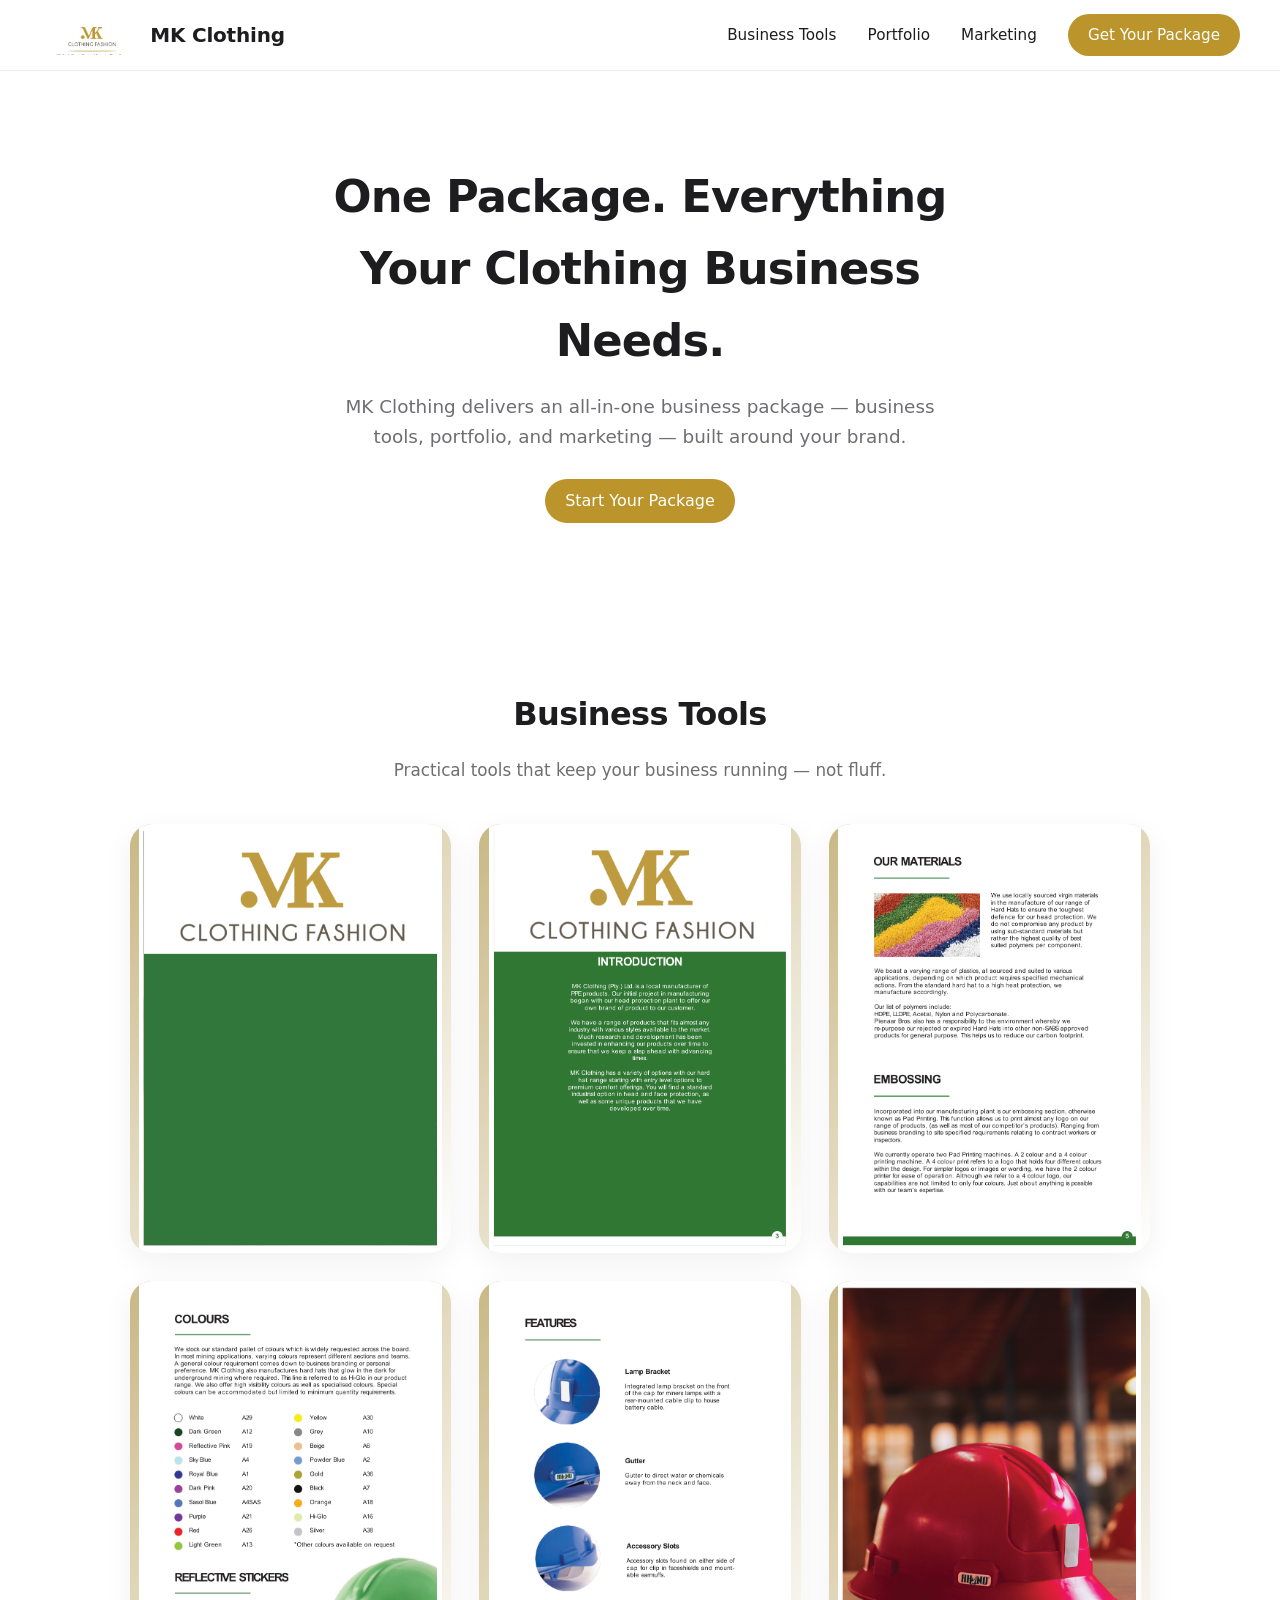
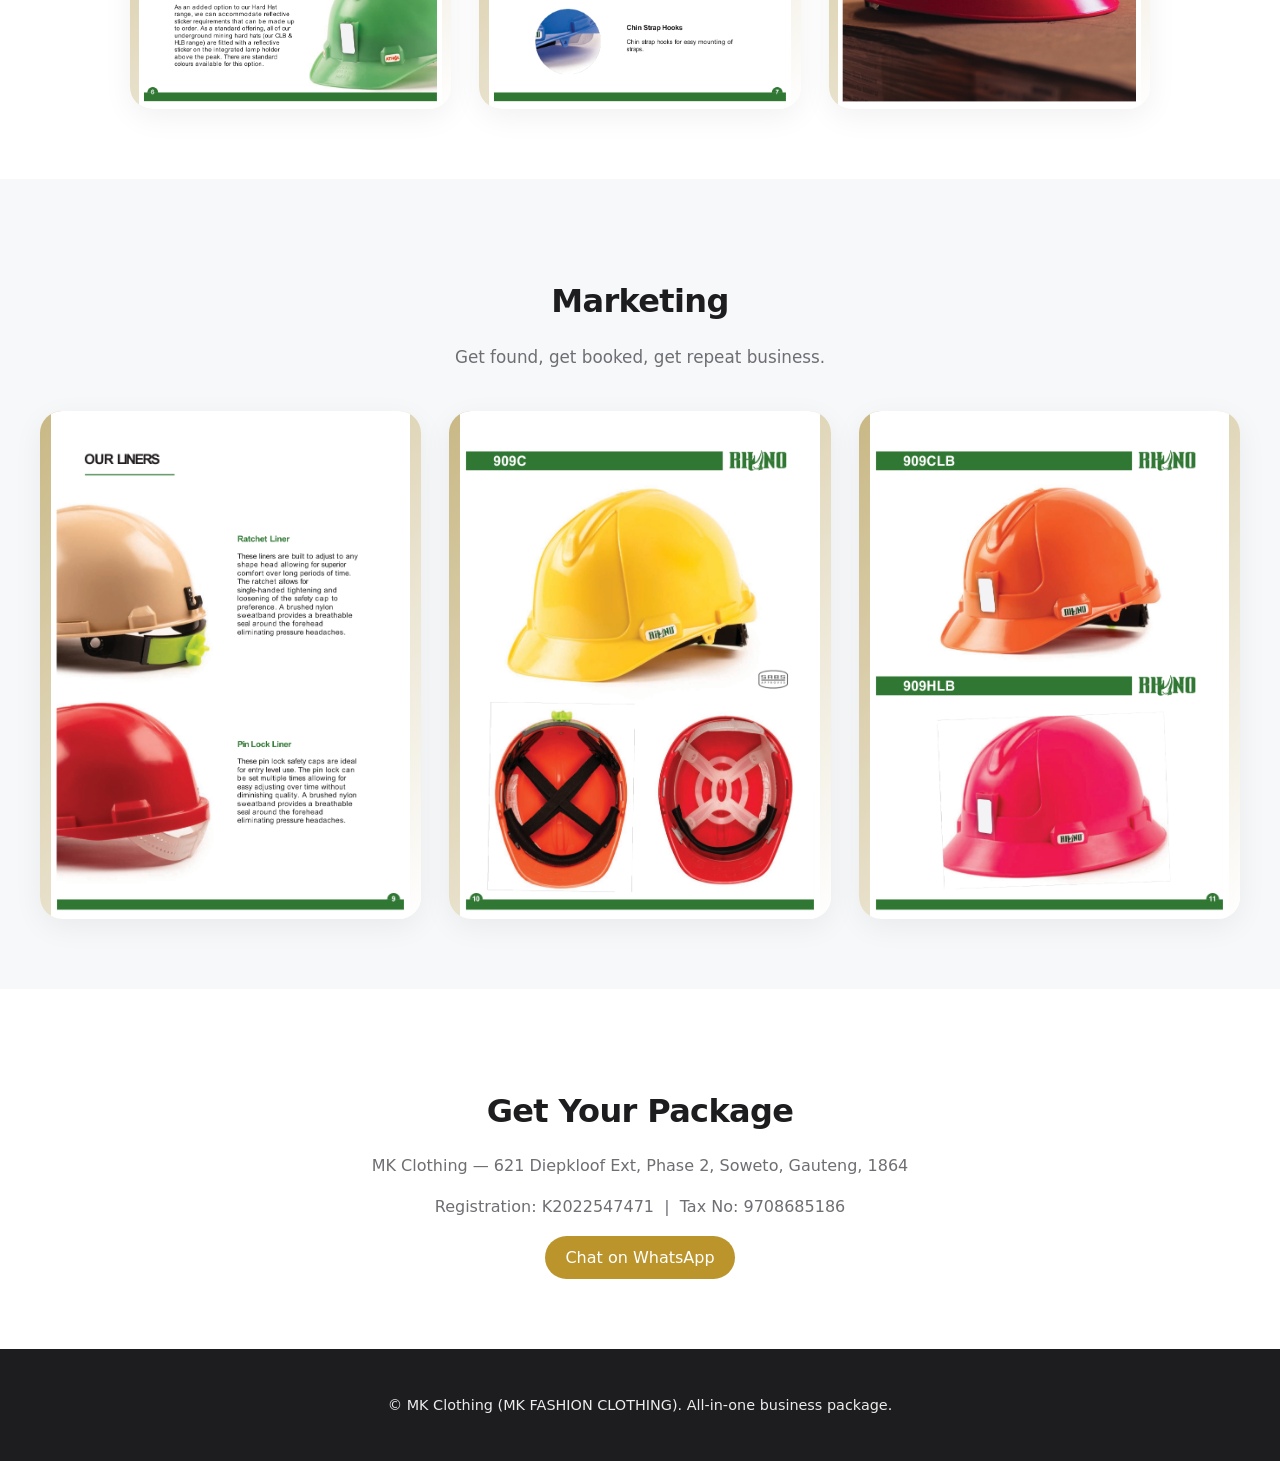
==== commit eff1f7a5: "Add click-to-zoom lightbox (webdevine iLightbox feel)" ====
--- a/index.html
+++ b/index.html
@@ -31,12 +31,12 @@
     <h2>Business Tools</h2>
     <p class="lead">Practical tools that keep your business running — not fluff.</p>
     <div class="gallery-grid">
-      <article class="gallery-card"><a class="gallery-frame" href="#contact"><img src="catalogue/MK_Clothing_Hard_hat_catalogue_p01.png" alt="Business Tools" /><span class="gf-caption">Quotes · Orders · Clients · Docs</span></a></article>
-      <article class="gallery-card"><a class="gallery-frame" href="#marketing"><img src="catalogue/MK_Clothing_Hard_hat_catalogue_p02.png" alt="Marketing" /><span class="gf-caption">Social · WhatsApp · SEO</span></a></article>
-      <article class="gallery-card"><a class="gallery-frame" href="#contact"><img src="catalogue/MK_Clothing_Hard_hat_catalogue_p03.png" alt="Client Directory" /><span class="gf-caption">Measurements &amp; history in one place</span></a></article>
-      <article class="gallery-card"><a class="gallery-frame" href="#contact"><img src="catalogue/MK_Clothing_Hard_hat_catalogue_p04.png" alt="Order Tracker" /><span class="gf-caption">Alterations &amp; bulk orders, status live</span></a></article>
-      <article class="gallery-card"><a class="gallery-frame" href="#contact"><img src="catalogue/MK_Clothing_Hard_hat_catalogue_p05.png" alt="Document Vault" /><span class="gf-caption">CIPC, tax &amp; compliance, stored safe</span></a></article>
-      <article class="gallery-card"><a class="gallery-frame" href="#contact"><img src="catalogue/MK_Clothing_Hard_hat_catalogue_p06.png" alt="Automation" /><span class="gf-caption">Daily lead→copy→post, hands-off</span></a></article>
+      <article class="gallery-card"><a class="gallery-frame" href="#contact" data-zoom="catalogue/MK_Clothing_Hard_hat_catalogue_p01.png" data-cap="Business Tools"><img src="catalogue/MK_Clothing_Hard_hat_catalogue_p01.png" alt="Business Tools" /><span class="gf-caption">Quotes · Orders · Clients · Docs</span></a></article>
+      <article class="gallery-card"><a class="gallery-frame" href="#marketing" data-zoom="catalogue/MK_Clothing_Hard_hat_catalogue_p02.png" data-cap="Marketing"><img src="catalogue/MK_Clothing_Hard_hat_catalogue_p02.png" alt="Marketing" /><span class="gf-caption">Social · WhatsApp · SEO</span></a></article>
+      <article class="gallery-card"><a class="gallery-frame" href="#contact" data-zoom="catalogue/MK_Clothing_Hard_hat_catalogue_p03.png" data-cap="Client Directory"><img src="catalogue/MK_Clothing_Hard_hat_catalogue_p03.png" alt="Client Directory" /><span class="gf-caption">Measurements &amp; history in one place</span></a></article>
+      <article class="gallery-card"><a class="gallery-frame" href="#contact" data-zoom="catalogue/MK_Clothing_Hard_hat_catalogue_p04.png" data-cap="Order Tracker"><img src="catalogue/MK_Clothing_Hard_hat_catalogue_p04.png" alt="Order Tracker" /><span class="gf-caption">Alterations &amp; bulk orders, status live</span></a></article>
+      <article class="gallery-card"><a class="gallery-frame" href="#contact" data-zoom="catalogue/MK_Clothing_Hard_hat_catalogue_p05.png" data-cap="Document Vault"><img src="catalogue/MK_Clothing_Hard_hat_catalogue_p05.png" alt="Document Vault" /><span class="gf-caption">CIPC, tax &amp; compliance, stored safe</span></a></article>
+      <article class="gallery-card"><a class="gallery-frame" href="#contact" data-zoom="catalogue/MK_Clothing_Hard_hat_catalogue_p06.png" data-cap="Automation"><img src="catalogue/MK_Clothing_Hard_hat_catalogue_p06.png" alt="Automation" /><span class="gf-caption">Daily lead→copy→post, hands-off</span></a></article>
     </div>
   </section>
 
@@ -44,9 +44,9 @@
     <h2>Marketing</h2>
     <p class="lead">Get found, get booked, get repeat business.</p>
     <div class="gallery-grid">
-      <article class="gallery-card"><a class="gallery-frame" href="#contact"><img src="catalogue/MK_Clothing_Hard_hat_catalogue_p07.png" alt="Social Captions" /><span class="gf-caption">Ready-to-post, in your voice</span></a></article>
-      <article class="gallery-card"><a class="gallery-frame" href="https://wa.me/27813124646"><img src="catalogue/MK_Clothing_Hard_hat_catalogue_p08.png" alt="WhatsApp Outreach" /><span class="gf-caption">Stage-and-send via Business API</span></a></article>
-      <article class="gallery-card"><a class="gallery-frame" href="#contact"><img src="catalogue/MK_Clothing_Hard_hat_catalogue_p09.png" alt="SEO Listing" /><span class="gf-caption">Local search presence</span></a></article>
+      <article class="gallery-card"><a class="gallery-frame" href="#contact" data-zoom="catalogue/MK_Clothing_Hard_hat_catalogue_p07.png" data-cap="Social Captions"><img src="catalogue/MK_Clothing_Hard_hat_catalogue_p07.png" alt="Social Captions" /><span class="gf-caption">Ready-to-post, in your voice</span></a></article>
+      <article class="gallery-card"><a class="gallery-frame" href="https://wa.me/27813124646" data-zoom="catalogue/MK_Clothing_Hard_hat_catalogue_p08.png" data-cap="WhatsApp Outreach"><img src="catalogue/MK_Clothing_Hard_hat_catalogue_p08.png" alt="WhatsApp Outreach" /><span class="gf-caption">Stage-and-send via Business API</span></a></article>
+      <article class="gallery-card"><a class="gallery-frame" href="#contact" data-zoom="catalogue/MK_Clothing_Hard_hat_catalogue_p09.png" data-cap="SEO Listing"><img src="catalogue/MK_Clothing_Hard_hat_catalogue_p09.png" alt="SEO Listing" /><span class="gf-caption">Local search presence</span></a></article>
     </div>
   </section>
 
@@ -60,5 +60,24 @@
   <footer>
     <p>© MK Clothing (MK FASHION CLOTHING). All-in-one business package.</p>
   </footer>
+
+  <div class="lightbox" id="lb"><span class="lb-close" id="lbClose">&times;</span><img id="lbImg" src="" alt=""><div class="lb-caption" id="lbCap"></div></div>
+  <script>
+    (function(){
+      var lb=document.getElementById('lb'),img=document.getElementById('lbImg'),cap=document.getElementById('lbCap');
+      document.querySelectorAll('.gallery-frame[data-zoom]').forEach(function(a){
+        a.addEventListener('click',function(e){
+          e.preventDefault();
+          img.src=a.getAttribute('data-zoom');
+          cap.textContent=a.getAttribute('data-cap')||'';
+          lb.classList.add('open');
+        });
+      });
+      function close(){ lb.classList.remove('open'); }
+      document.getElementById('lbClose').addEventListener('click',close);
+      lb.addEventListener('click',function(e){ if(e.target===lb) close(); });
+      document.addEventListener('keydown',function(e){ if(e.key==='Escape') close(); });
+    })();
+  </script>
 </body>
 </html>
--- a/styles.css
+++ b/styles.css
@@ -48,12 +48,12 @@
 .gallery-card { border-radius:var(--radius); overflow:hidden; box-shadow:var(--shadow); transition:transform .25s ease, box-shadow .25s ease; background:#fff; }
 .gallery-card:hover { transform:translateY(-6px); box-shadow:0 16px 40px rgba(0,0,0,0.10); }
 .gallery-frame {
-  display:block; position:relative; aspect-ratio: 2.26 / 1;   /* webdevine cinematic ratio */
+  display:block; position:relative; aspect-ratio: 3 / 4;   /* portrait, fits 827x1170 catalogue pages */
   overflow:hidden; text-decoration:none;
-  background:linear-gradient(135deg, var(--mk-primary), var(--mk-gold-light));
+  background:linear-gradient(135deg, var(--mk-gold-light), #fff);
 }
 .gallery-frame img {
-  width:100%; height:100%; object-fit:cover; display:block;
+  width:100%; height:100%; object-fit:contain; display:block;   /* no crop — full page visible */
   transition:transform .4s ease;
 }
 .gallery-card:hover .gallery-frame img { transform:scale(1.05); }
@@ -67,3 +67,20 @@
 .block#contact { text-align:center; }
 .block#contact p { color:var(--mk-muted); }
 footer { text-align:center; padding:30px; background:var(--mk-ink); color:#ECECEC; font-size:0.9rem; }
+
+/* Lightbox (click-to-zoom, webdevine iLightbox feel) */
+.lightbox {
+  display:none; position:fixed; inset:0; z-index:100;
+  background:rgba(20,20,22,0.92); align-items:center; justify-content:center;
+  flex-direction:column; padding:24px; cursor:zoom-out;
+}
+.lightbox.open { display:flex; }
+.lightbox img {
+  max-width:92vw; max-height:82vh; border-radius:12px;
+  box-shadow:0 20px 60px rgba(0,0,0,0.5); background:#fff;
+}
+.lightbox .lb-caption { color:#fff; margin-top:14px; font-size:1rem; opacity:0.9; }
+.lightbox .lb-close {
+  position:absolute; top:18px; right:24px; color:#fff; font-size:2rem;
+  cursor:pointer; line-height:1; user-select:none;
+}
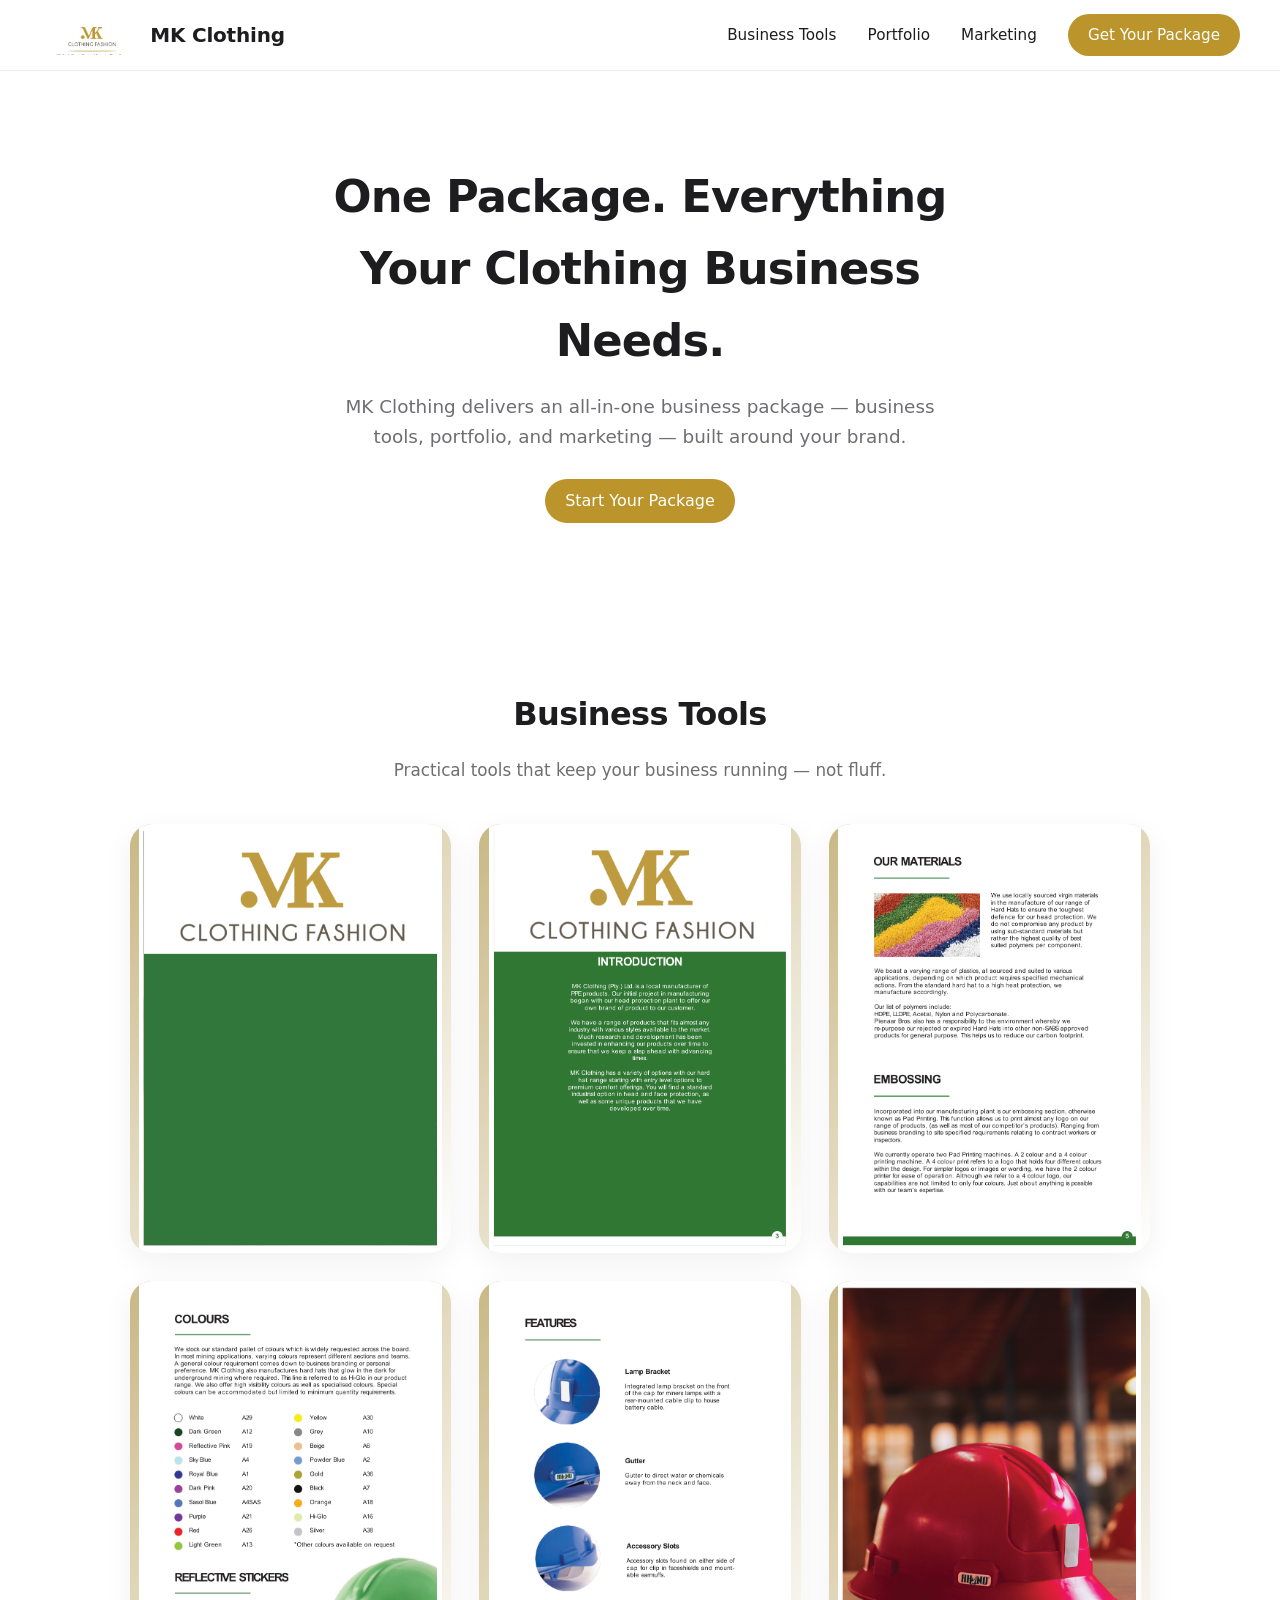
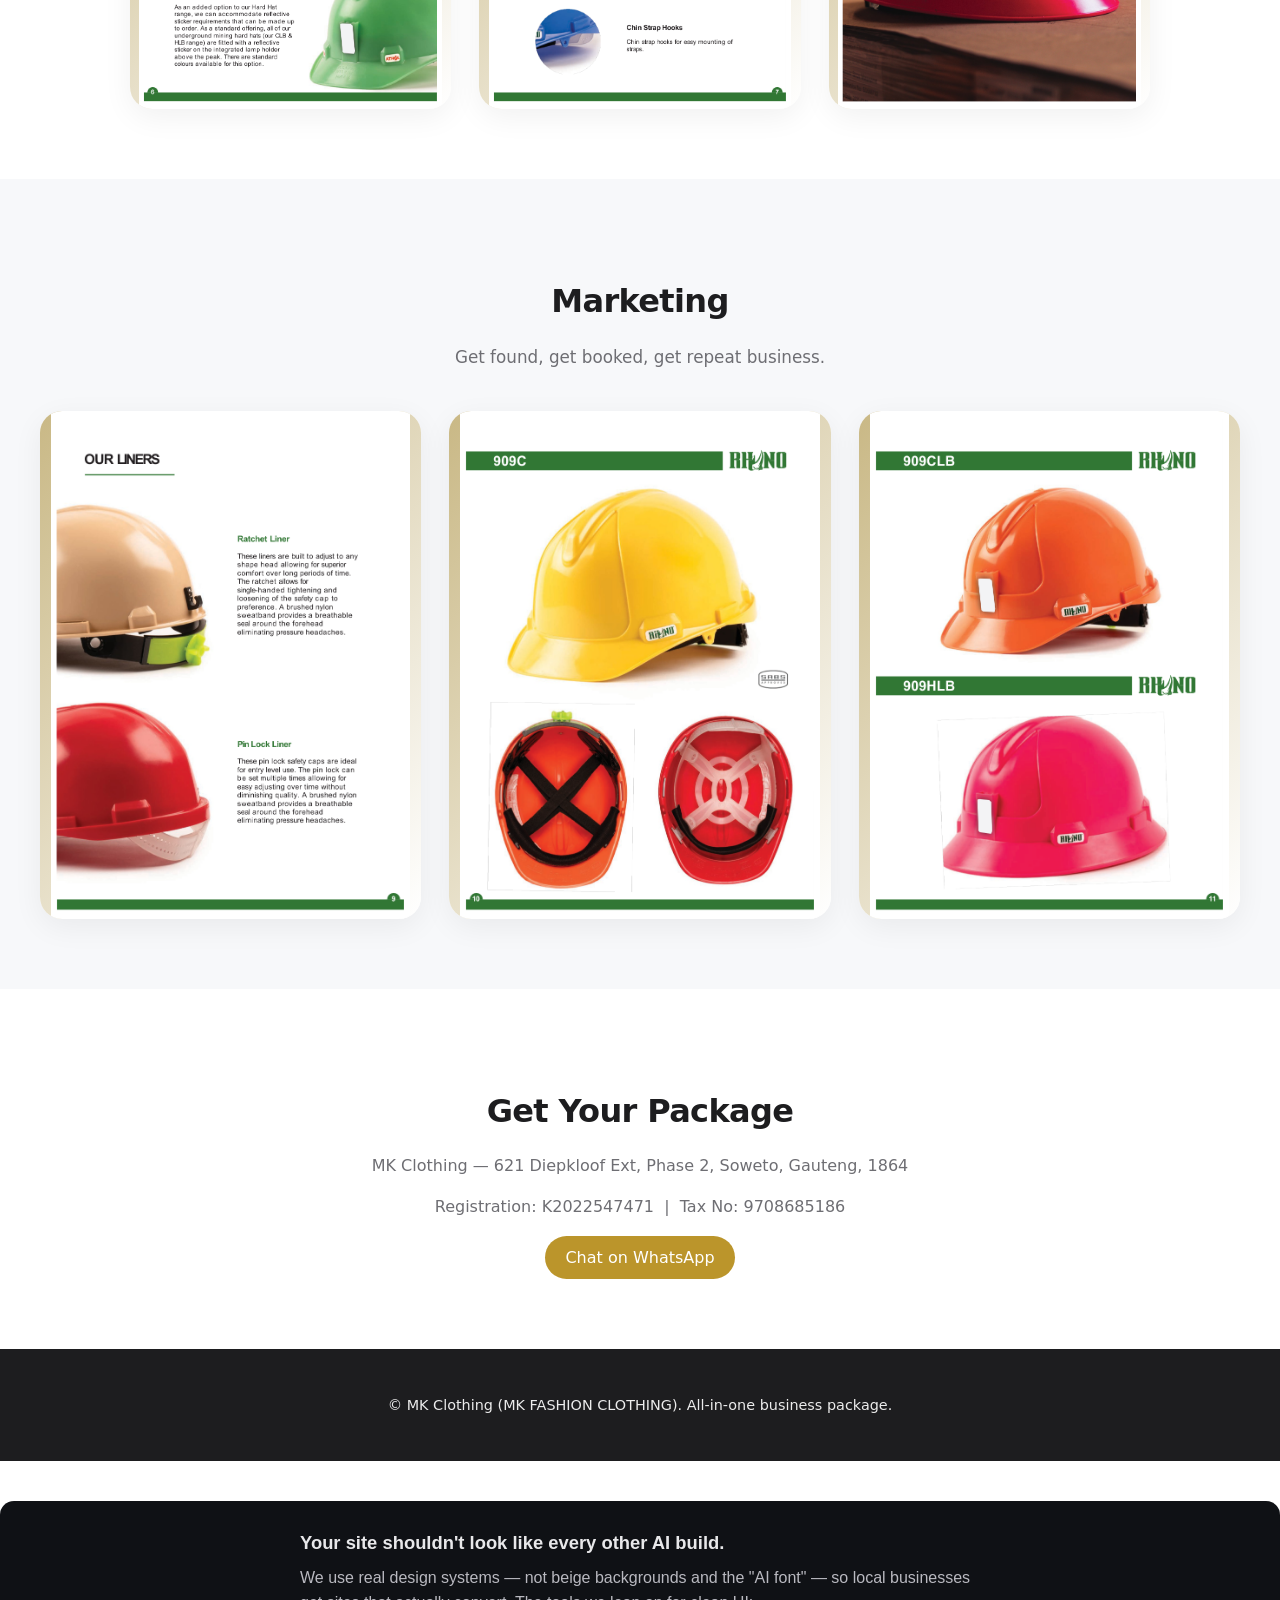
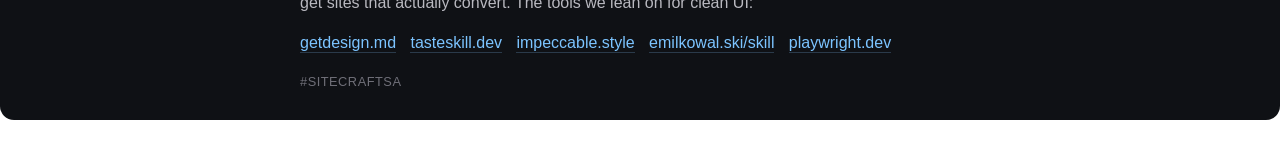
==== commit bfce03b0: "Add SiteCraft design-stance section (anti-AI-slop; 5 design tools)" ====
--- a/index.html
+++ b/index.html
@@ -45,7 +45,7 @@
     <p class="lead">Get found, get booked, get repeat business.</p>
     <div class="gallery-grid">
       <article class="gallery-card"><a class="gallery-frame" href="#contact" data-zoom="catalogue/MK_Clothing_Hard_hat_catalogue_p07.png" data-cap="Social Captions"><img src="catalogue/MK_Clothing_Hard_hat_catalogue_p07.png" alt="Social Captions" /><span class="gf-caption">Ready-to-post, in your voice</span></a></article>
-      <article class="gallery-card"><a class="gallery-frame" href="https://wa.me/27813124646" data-zoom="catalogue/MK_Clothing_Hard_hat_catalogue_p08.png" data-cap="WhatsApp Outreach"><img src="catalogue/MK_Clothing_Hard_hat_catalogue_p08.png" alt="WhatsApp Outreach" /><span class="gf-caption">Stage-and-send via Business API</span></a></article>
+      <article class="gallery-card"><a class="gallery-frame" href="https://wa.me/27745086001" data-zoom="catalogue/MK_Clothing_Hard_hat_catalogue_p08.png" data-cap="WhatsApp Outreach"><img src="catalogue/MK_Clothing_Hard_hat_catalogue_p08.png" alt="WhatsApp Outreach" /><span class="gf-caption">Stage-and-send via Business API</span></a></article>
       <article class="gallery-card"><a class="gallery-frame" href="#contact" data-zoom="catalogue/MK_Clothing_Hard_hat_catalogue_p09.png" data-cap="SEO Listing"><img src="catalogue/MK_Clothing_Hard_hat_catalogue_p09.png" alt="SEO Listing" /><span class="gf-caption">Local search presence</span></a></article>
     </div>
   </section>
@@ -54,7 +54,7 @@
     <h2>Get Your Package</h2>
     <p>MK Clothing — 621 Diepkloof Ext, Phase 2, Soweto, Gauteng, 1864</p>
     <p>Registration: K2022547471 &nbsp;|&nbsp; Tax No: 9708685186</p>
-    <a href="https://wa.me/27813124646" class="cta">Chat on WhatsApp</a>
+    <a href="https://wa.me/27745086001" class="cta">Chat on WhatsApp</a>
   </section>
 
   <footer>
@@ -79,5 +79,31 @@
       document.addEventListener('keydown',function(e){ if(e.key==='Escape') close(); });
     })();
   </script>
+<!-- SiteCraft design stance — injected snippet (self-contained, no external deps) -->
+<section class="sc-design-stance" aria-label="Built with real design systems">
+  <div class="sc-ds-inner">
+    <p class="sc-ds-lead">Your site shouldn't look like every other AI build.</p>
+    <p class="sc-ds-body">We use real design systems — not beige backgrounds and the "AI font" — so local businesses get sites that actually convert. The tools we lean on for clean UI:</p>
+    <ul class="sc-ds-links">
+      <li><a href="https://getdesign.md/" target="_blank" rel="noopener">getdesign.md</a></li>
+      <li><a href="https://tasteskill.dev" target="_blank" rel="noopener">tasteskill.dev</a></li>
+      <li><a href="https://impeccable.style" target="_blank" rel="noopener">impeccable.style</a></li>
+      <li><a href="https://emilkowal.ski/skill" target="_blank" rel="noopener">emilkowal.ski/skill</a></li>
+      <li><a href="https://playwright.dev" target="_blank" rel="noopener">playwright.dev</a></li>
+    </ul>
+    <p class="sc-ds-tag">#SiteCraftSA</p>
+  </div>
+  <style>
+    .sc-design-stance{margin:2.5rem 0;padding:1.75rem 1.5rem;background:#0f1115;color:#e8e8ea;border-radius:14px;font-family:-apple-system,BlinkMacSystemFont,"Segoe UI",Roboto,Helvetica,Arial,sans-serif;line-height:1.55}
+    .sc-ds-inner{max-width:680px;margin:0 auto}
+    .sc-ds-lead{font-size:1.15rem;font-weight:600;margin:0 0 .5rem}
+    .sc-ds-body{margin:0 0 1rem;color:#b9b9c0}
+    .sc-ds-links{list-style:none;display:flex;flex-wrap:wrap;gap:.5rem .9rem;padding:0;margin:0 0 1rem}
+    .sc-ds-links a{color:#7cc4ff;text-decoration:none;border-bottom:1px solid #2a3a4a;padding-bottom:1px}
+    .sc-ds-links a:hover{color:#a9d8ff}
+    .sc-ds-tag{margin:0;font-size:.8rem;letter-spacing:.04em;color:#6f6f78;text-transform:uppercase}
+  </style>
+</section>
+<!-- /SiteCraft design stance -->
 </body>
 </html>
